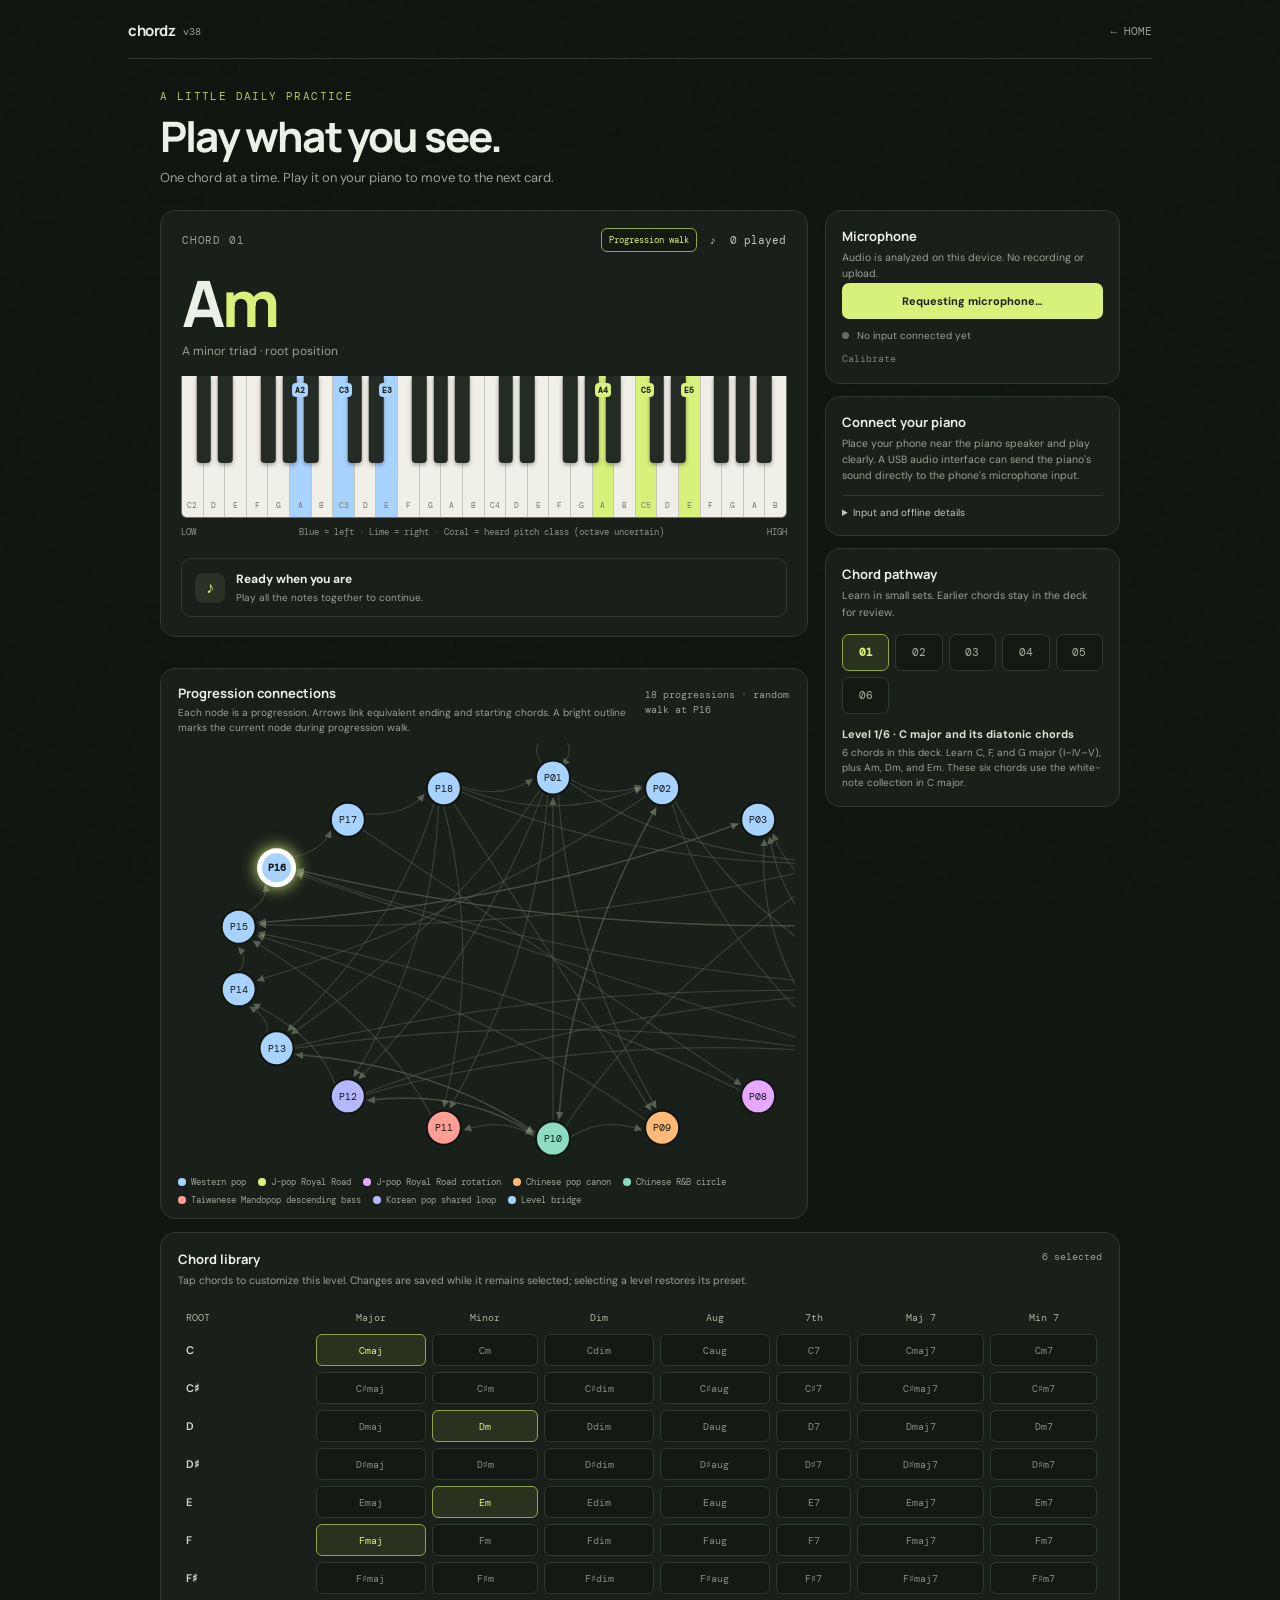
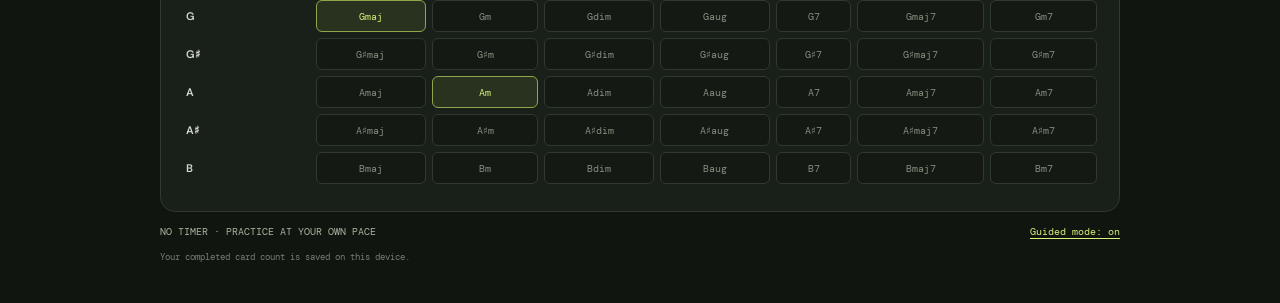
==== vibe/chordz/index.html @ f1d62995 "Learn profile in calibration and improve detection" ====
<!doctype html>
<html lang="en">
<head>
  <meta charset="utf-8">
  <meta name="viewport" content="width=device-width,initial-scale=1,viewport-fit=cover">
  <meta name="theme-color" content="#101510">
  <meta name="description" content="A pocket practice deck for piano chords, using your microphone.">
  <link rel="manifest" href="manifest.json">
  <link rel="icon" href="icon.svg" type="image/svg+xml">
  <link rel="apple-touch-icon" href="icon.svg">
  <title>chordz — Piano Practice</title>
  <link rel="stylesheet" href="app.css">
</head>
<body>
  <div class="site">
    <header class="topbar"><div class="identity">chordz <span class="version">v38</span></div><a class="back" href="../">← HOME</a></header>
    <main>
      <section aria-label="Piano chord practice">
        <div class="trainer">
          <div class="intro"><p class="eyebrow">A little daily practice</p><h1 class="title">Play what you see.</h1><p class="subtitle">One chord at a time. Play it on your piano to move to the next card.</p></div>
          <div class="columns">
            <article class="card">
              <div class="cardtop"><span><span id="cardLabel">Chord</span> <span id="round">01</span></span><div class="cardtop-right"><button class="deck-mode" id="deckModeBtn" type="button" aria-pressed="true">Progression walk</button><span class="count">♪ &nbsp;<span id="doneCount">0</span> played</span></div></div>
              <div class="prompt"><div class="chord" id="chordName">C<span>maj</span></div><div class="quality" id="quality">C major triad · root position</div></div>
              <div class="keyboard-wrap"><div class="keyboard" id="keyboard" role="img" aria-label="Piano keyboard from C2 to B5, including left-hand and right-hand chord hints"></div><div class="keyfoot"><span>LOW</span><span>Blue = left · Lime = right · Coral = heard pitch class (octave uncertain)</span><span>HIGH</span></div></div>
              <div class="response" id="response"><div class="status-icon" id="statusIcon">♪</div><div class="status-copy"><div class="status-title" id="statusTitle">Ready when you are</div><div class="status-detail" id="statusDetail">Play all the notes together to continue.</div></div></div>
            </article>
            <section class="card progression-graph" aria-labelledby="graphTitle"><div class="graph-heading"><div><h2 class="graph-title" id="graphTitle">Progression connections</h2><p class="graph-description">Each node is a progression. Arrows link equivalent ending and starting chords. A bright outline marks the current node during progression walk.</p></div><p class="graph-status" id="graphStatus" aria-live="polite"></p></div><div class="graph-scroll" id="progressionGraph"></div><div class="graph-legend" id="progressionLegend" aria-label="Progression categories"></div></section>
            <aside class="side">
              <section class="sidecard"><h2 class="sidetitle">Microphone</h2><p class="sidecopy">Audio is analyzed on this device. No recording or upload.</p>
                <button class="action" id="connectBtn">Starting microphone…</button>
                <div class="connection"><i class="dot" id="connDot"></i><span id="connectionText">No input connected yet</span></div><div class="volume hidden" id="volume"><span id="volumeBar"></span></div><button class="calibrate" id="calibrateBtn" type="button" disabled>Calibrate</button>
              </section>
              <section class="sidecard"><h2 class="sidetitle">Connect your piano</h2><p class="sidecopy">Place your phone near the piano speaker and play clearly. A USB audio interface can send the piano's sound directly to the phone's microphone input.</p>
                <details class="privacy"><summary>Input and offline details</summary><p>Microphone audio stays on this device and is never recorded or uploaded. Calibration measures the quiet-room level, tunes the input, learns note spectra from prompted single notes, and checks the six Level 1 chords in both hand ranges. It saves only compact measurements on this device. The app requests reduced echo cancellation, noise suppression, and automatic gain control where supported. After the first visit, the practice page is cached for offline use; microphone access requires HTTPS.</p></details>
              </section>
              <section class="sidecard"><h2 class="sidetitle">Chord pathway</h2><p class="sidecopy">Learn in small sets. Earlier chords stay in the deck for review.</p><div class="level-grid" id="levelGrid" aria-label="Choose a chord learning level"></div><div class="level-detail" id="levelDetail" aria-live="polite"><strong id="levelTitle"></strong><span id="levelSummary"></span></div></section>
            </aside>
          </div>
          <section class="card library"><div class="library-head"><div><h2 class="sidetitle">Chord library</h2><p class="sidecopy">Tap chords to customize this level. Changes are saved while it remains selected; selecting a level restores its preset.</p></div><span class="library-count" id="libraryCount"></span></div><div class="library-scroll"><table class="library-table" id="chordLibrary" aria-label="All chords, with the current level's selected chords highlighted"></table></div></section>
          <div class="hint"><span>NO TIMER · PRACTICE AT YOUR OWN PACE</span><div class="hint-actions"><button class="guided-btn" id="guidedBtn" type="button" aria-pressed="true">Guided mode: on</button></div></div>
          <div class="foot">Your completed card count is saved on this device.</div>
        </div>
      </section>
    </main>
  </div>
  <div class="toast" id="toast" role="status" aria-live="polite"></div>
  <script src="progressions.js"></script>
  <script src="progression-graph.js"></script>
  <script src="app.js"></script>
</body>
</html>
---- vibe/chordz/app.css ----
@import url('https://fonts.googleapis.com/css2?family=DM+Mono:wght@400;500&family=DM+Sans:wght@400;500;600;700&family=Manrope:wght@400;500;600;700;800&display=swap');

    :root {
  color-scheme:dark;
  --bg:#101510;
  --panel:#191f19;
  --line:#303930;
  --text:#edf0e7;
  --muted:#9aa295;
  --lime:#d7f27a;
  --mint:#90d6a2;
  --coral:#ff9478;
  --sans:'DM Sans',sans-serif;
  --display:Manrope,sans-serif;
  --mono:'DM Mono',monospace
}

    * {
  box-sizing:border-box
}
body {
  margin:0;
  background:var(--bg);
  color:var(--text);
  font-family:var(--sans);
  min-height:100svh
}
body:before {
  content:'';
  position:fixed;
  inset:0;
  pointer-events:none;
  opacity:.12;
  background-image:url("data:image/svg+xml,%3Csvg viewBox='0 0 180 180' xmlns='http://www.w3.org/2000/svg'%3E%3Cfilter id='n'%3E%3CfeTurbulence type='fractalNoise' baseFrequency='.9' numOctaves='3' stitchTiles='stitch'/%3E%3C/filter%3E%3Crect width='100%25' height='100%25' filter='url(%23n)' opacity='.11'/%3E%3C/svg%3E")
}

    .site {
  max-width:1080px;
  margin:auto;
  padding:20px 28px 40px;
  position:relative
}
.topbar {
  display:flex;
  align-items:center;
  justify-content:space-between;
  gap:18px;
  border-bottom:1px solid var(--line);
  padding:0 0 17px;
  margin-bottom:30px
}
.identity {
  font:700 15px var(--display);
  letter-spacing:-.4px
}
.version {
  margin-left: 5px;
  color: var(--muted);
  font: 10px var(--mono);
  letter-spacing: 0;
  vertical-align: 1px;
}
.back {
  color:var(--muted);
  font:11px var(--mono);
  text-decoration:none
}
.back:hover {
  color:var(--lime)
}

    .trainer {
  max-width:960px;
  margin:0 auto
}
.intro {
  margin:0 0 24px
}
.eyebrow {
  font:11px var(--mono);
  text-transform:uppercase;
  letter-spacing:1.4px;
  color:#afca5c;
  margin:0 0 10px
}
.title {
  font:750 clamp(29px,4vw,42px)/1.12 var(--display);
  letter-spacing:-1.8px;
  margin:0
}
.subtitle {
  font-size:13px;
  color:var(--muted);
  margin:9px 0 0
}
.columns {
  display:grid;
  grid-template-columns:minmax(0,1fr) 295px;
  gap:17px;
  align-items:start
}
.card,.sidecard {
  background:var(--panel);
  border:1px solid var(--line);
  border-radius:15px;
  overflow:hidden
}
.cardtop {
  padding:17px 21px 13px;
  display:flex;
  justify-content:space-between;
  align-items:center;
  gap:10px;
  color:var(--muted);
  font:11px var(--mono);
  text-transform:uppercase;
  letter-spacing:.8px
}
.cardtop-right {
  display:flex;
  align-items:center;
  gap:12px
}
.deck-mode {
  padding:5px 7px;
  border:1px solid var(--line);
  border-radius:6px;
  background:#141914;
  color:#aab49f;
  font:9px var(--mono);
  text-transform:none;
  letter-spacing:0;
  cursor:pointer
}
.deck-mode[aria-pressed="true"] {
  border-color:#8da84c;
  color:var(--lime)
}
.count {
  color:#c2cabb;
  text-transform:none;
  letter-spacing:0
}
.prompt {
  padding:6px 21px 17px
}
.chord {
  font:750 clamp(45px,7vw,64px)/1 var(--display);
  letter-spacing:-3px
}
.chord span {
  color:var(--lime)
}
.quality {
  font-size:12px;
  color:var(--muted);
  margin-top:8px
}
.keyboard-wrap {
  padding:0 20px 20px
}
.keyboard {
  height:142px;
  display:flex;
  position:relative;
  overflow:hidden;
  border:1px solid #687067;
  border-top:0;
  border-radius:0 0 6px 6px;
  background:#f0efe8
}
.key {
  flex:1;
  min-width:0;
  position:relative;
  background:#f0efe8;
  border-right:1px solid #c4c5bb
}
.key:last-child {
  border:0
}
.key.target {
  background:var(--lime)
}
.key.registered {
  background:#88d8a7;
  box-shadow:inset 0 -5px #4d9b68
}
.key.registered.target {
  background:#8ce0ad
}
.keylabel {
  position:absolute;
  bottom:7px;
  width:100%;
  text-align:center;
  color:#77796f;
  font:8px var(--mono)
}
.black {
  z-index:2;
  position:absolute;
  top:0;
  width:2.4%;
  height:62%;
  transform:translateX(-50%);
  border-radius:0 0 4px 4px;
  background:#242a24;
  box-shadow:0 2px 4px #0005
}
.black.target {
  background:#9fb940
}
.black.registered {
  background:#59aa79;
  box-shadow:inset 0 -4px #32724b,0 2px 4px #0005
}
.keyfoot {
  display:flex;
  justify-content:space-between;
  color:#899286;
  font:9px var(--mono);
  margin-top:8px
}
.response {
  margin:0 20px 19px;
  padding:12px 13px;
  border:1px solid var(--line);
  border-radius:10px;
  min-height:59px;
  display:flex;
  align-items:center;
  gap:11px
}
.response.good {
  background:#1b2a20;
  border-color:#547a5b
}
.status-icon {
  width:30px;
  height:30px;
  border-radius:8px;
  background:#2a3228;
  color:var(--lime);
  display:grid;
  place-items:center;
  flex:none
}
.status-copy {
  flex:1
}
.status-title {
  font-size:12px;
  font-weight:700
}
.status-detail {
  font-size:10px;
  color:var(--muted);
  margin-top:4px
}
.next {
  background:var(--lime);
  color:#1b2113;
  border:0;
  border-radius:7px;
  padding:9px 11px;
  font:700 11px var(--sans);
  white-space:nowrap;
  cursor:pointer
}
.hidden {
  display:none!important
}
.side {
  display:flex;
  flex-direction:column;
  gap:12px
}
.sidecard {
  padding:16px
}
.sidetitle {
  font:700 13px var(--display);
  margin:0 0 5px
}
.sidecopy {
  font-size:10.5px;
  line-height:1.55;
  color:var(--muted);
  margin:0
}
.action {
  width:100%;
  padding:11px;
  background:var(--lime);
  border:0;
  border-radius:7px;
  color:#1b2113;
  font:700 11px var(--sans);
  cursor:pointer
}
.action.secondary {
  background:#292f29;
  border:1px solid #3b443a;
  color:var(--text)
}
.connection {
  display:flex;
  gap:8px;
  align-items:flex-start;
  margin-top:10px;
  color:var(--muted);
  font-size:10px;
  line-height:1.4
}
.dot {
  width:7px;
  height:7px;
  border-radius:50%;
  background:#65715f;
  margin-top:3px;
  flex:none
}
.dot.live {
  background:var(--mint);
  box-shadow:0 0 0 3px #90d6a21b
}
.volume {
  height:3px;
  background:#323a31;
  border-radius:4px;
  margin-top:10px;
  overflow:hidden
}
.volume span {
  height:100%;
  display:block;
  width:0;
  background:var(--mint);
  transition:width .08s
}
.hint {
  display:flex;
  justify-content:space-between;
  align-items:center;
  margin-top:13px;
  color:#aab49f;
  font:10px var(--mono)
}
.hint button {
  background:none;
  border:0;
  color:var(--lime);
  font:10px var(--mono);
  text-decoration:underline;
  text-underline-offset:3px;
  cursor:pointer
}
.tips {
  display:grid;
  grid-template-columns:1fr 1fr;
  gap:8px;
  margin-top:11px
}
.tip {
  border:1px solid var(--line);
  border-radius:8px;
  padding:9px;
  color:var(--muted);
  font-size:9.5px;
  line-height:1.5
}
.tip b {
  display:block;
  color:#d5dbd0;
  margin-bottom:3px
}
.privacy {
  margin-top:11px;
  border-top:1px solid var(--line);
  padding-top:10px
}
.privacy summary {
  cursor:pointer;
  color:#c1c9bc;
  font-size:10px
}
.privacy p {
  font-size:10px;
  line-height:1.5;
  color:var(--muted);
  margin:9px 0 0
}
.foot {
  color:#777f73;
  font:9px var(--mono);
  margin-top:13px
}
.toast {
  position:fixed;
  z-index:5;
  bottom:20px;
  left:50%;
  transform:translate(-50%,15px);
  opacity:0;
  pointer-events:none;
  background:#252d24;
  border:1px solid #465342;
  color:#eff2e9;
  border-radius:9px;
  padding:10px 13px;
  font-size:11px;
  transition:.2s;
  max-width:90vw;
  text-align:center
}
.toast.show {
  opacity:1;
  transform:translate(-50%,0)
}

    .calibrate {
  margin-top:9px;
  padding:0;
  border:0;
  background:none;
  color:var(--lime);
  font:10px var(--mono);
  text-decoration:underline;
  text-underline-offset:3px;
  cursor:pointer
}
.calibrate:disabled {
  color:#788174;
  cursor:default;
  text-decoration:none
}
.hint-actions {
  display:flex;
  gap:14px;
  align-items:center
}
.guided-btn {
  padding:0;
  border:0;
  background:none;
  color:#aab49f;
  font:10px var(--mono);
  cursor:pointer
}
.guided-btn[aria-pressed="true"] {
  color:var(--lime)
}

    .key-guide,.black-guide {
  position:absolute;
  left:50%;
  transform:translateX(-50%);
  z-index:4;
  white-space:nowrap;
  border-radius:4px;
  padding:2px 3px;
  color:#1b2113;
  font:700 8px var(--mono);
  pointer-events:none
}
.key-guide {
  top:7px
}
.black-guide {
  top:4px
}
.target.hand-left,.guide-left {
  background:#a9d3ff
}
.target.hand-right,.guide-right {
  background:#d7f27a
}
.target.calibration-target {
  background:var(--lime);
  box-shadow:inset 0 -5px #9ab449,0 0 0 2px #d7f27a88
}
.key.registered,.key.registered.target {
  background:var(--coral);
  box-shadow:inset 0 -5px #b05f4c
}
.black.registered,.black.registered.target {
  background:var(--coral);
  box-shadow:inset 0 -4px #b05f4c,0 2px 4px #0005
}

    .level-grid {
  display:grid;
  grid-template-columns:repeat(5,minmax(0,1fr));
  gap:6px;
  margin-top:13px
}
.level-chip {
  min-height:37px;
  border:1px solid var(--line);
  border-radius:7px;
  background:#141914;
  color:#aab39f;
  font:11px var(--mono);
  cursor:pointer
}
.level-chip:hover {
  border-color:#64734b;
  color:var(--text)
}
.level-chip.current {
  background:#28321f;
  border-color:#8da84c;
  color:var(--lime);
  font-weight:700
}
.level-chip:focus-visible {
  outline:2px solid var(--lime);
  outline-offset:2px
}
.level-detail {
  margin-top:12px;
  color:var(--muted);
  font-size:10px;
  line-height:1.5
}
.level-detail strong {
  display:block;
  color:#dce3d3;
  font-size:11px;
  margin-bottom:3px
}

    .progression-graph {
  grid-column:1;
  grid-row:2;
  margin-top:14px;
  padding:15px 17px 12px
}
.side {
  grid-column:2;
  grid-row:1 / span 2
}
.graph-heading {
  display:flex;
  justify-content:space-between;
  align-items:baseline;
  gap:10px
}
.graph-title {
  margin:0;
  font:700 13px var(--display)
}
.graph-description,.graph-status {
  margin:4px 0 0;
  color:var(--muted);
  font-size:10px;
  line-height:1.45
}
.graph-status {
  font-family:var(--mono)
}
.graph-scroll {
  overflow:auto;
  max-height:70vh;
  margin:8px -5px 0
}
.progression-svg {
  display:block;
  width:auto;
  min-width:0;
  height:auto;
  max-height:none
}
.graph-edge {
  fill:none;
  stroke:#586453;
  stroke-width:1.25;
  opacity:.48
}
.graph-edge.active {
  stroke:#d7f27a;
  stroke-width:2.1;
  opacity:.95
}
.graph-node {
  cursor:pointer;
  outline:none
}
.graph-node circle {
  stroke:#101510;
  stroke-width:2
}
.graph-node text {
  font:10px var(--mono);
  fill:#101510;
  text-anchor:middle;
  dominant-baseline:central;
  pointer-events:none
}
.graph-node.dim {
  opacity:.25
}
.graph-node.selected circle {
  stroke:#f2f5ea;
  stroke-width:3
}
.graph-node.walk-current circle {
  stroke:#fff;
  stroke-width:5;
  filter:drop-shadow(0 0 8px #d7f27a)
}
.graph-node.walk-current text {
  font-weight:800
}
.graph-node:focus-visible circle {
  stroke:#fff;
  stroke-width:3
}
.graph-legend {
  display:flex;
  flex-wrap:wrap;
  gap:6px 12px;
  margin-top:3px;
  color:var(--muted);
  font:9px var(--mono)
}
.graph-legend span {
  display:flex;
  align-items:center;
  gap:5px
}
.graph-legend i {
  width:8px;
  height:8px;
  border-radius:50%
}
.graph-empty {
  padding:25px 8px;
  text-align:center;
  color:var(--muted);
  font-size:11px
}

    .library {
  margin-top:13px;
  padding:17px
}
.library-head {
  display:flex;
  justify-content:space-between;
  align-items:flex-start;
  gap:12px;
  margin-bottom:13px
}
.library-count {
  color:var(--muted);
  font:10px var(--mono);
  white-space:nowrap
}
.library-scroll {
  overflow-x:auto;
  padding-bottom:5px
}
.library-table {
  border-collapse:separate;
  border-spacing:4px;
  min-width:690px;
  width:100%;
  font-size:10px
}
.library-table th {
  color:#aab39f;
  font:10px var(--mono);
  text-align:center;
  padding:5px 4px
}
.library-table th:first-child {
  text-align:left;
  min-width:45px
}
.library-table td {
  text-align:center
}
.library-chord {
  width:100%;
  min-height:32px;
  padding:5px 3px;
  border:1px solid var(--line);
  border-radius:6px;
  background:#141914;
  color:#869080;
  font:10px var(--mono);
  cursor:pointer
}
.library-chord.selected {
  background:#28321f;
  border-color:#8da84c;
  color:var(--lime)
}
.library-chord:hover {
  border-color:#829451;
  color:var(--text)
}
.library-chord:focus-visible {
  outline:2px solid var(--lime);
  outline-offset:1px
}
.library-key {
  color:#d5dbd0!important;
  text-align:left!important;
  font:600 11px var(--sans)!important;
  white-space:nowrap
}

    @media(max-width:720px) {
  .site {
    padding:15px 16px max(24px,env(safe-area-inset-bottom))
  }
  .topbar {
    margin-bottom:24px
  }
  .columns {
    grid-template-columns:1fr;
    gap:11px
  }
  .progression-graph,.side {
    grid-column:auto;
    grid-row:auto
  }
  .side {
    display:grid;
    grid-template-columns:1fr 1fr
  }
  .sidecard:first-child {
    grid-column:span 2
  }
  .keyboard {
    height:108px
  }
  .intro {
    margin-bottom:19px
  }
  }

    @media(max-width:390px) {
  .identity {
    font-size:13px
  }
  .site {
    padding-left:13px;
    padding-right:13px
  }
  .side {
    grid-template-columns:1fr
  }
  .sidecard:first-child {
    grid-column:auto
  }
  .response {
    margin-left:13px;
    margin-right:13px
  }
  .keyboard-wrap {
    padding-left:14px;
    padding-right:14px
  }
  }
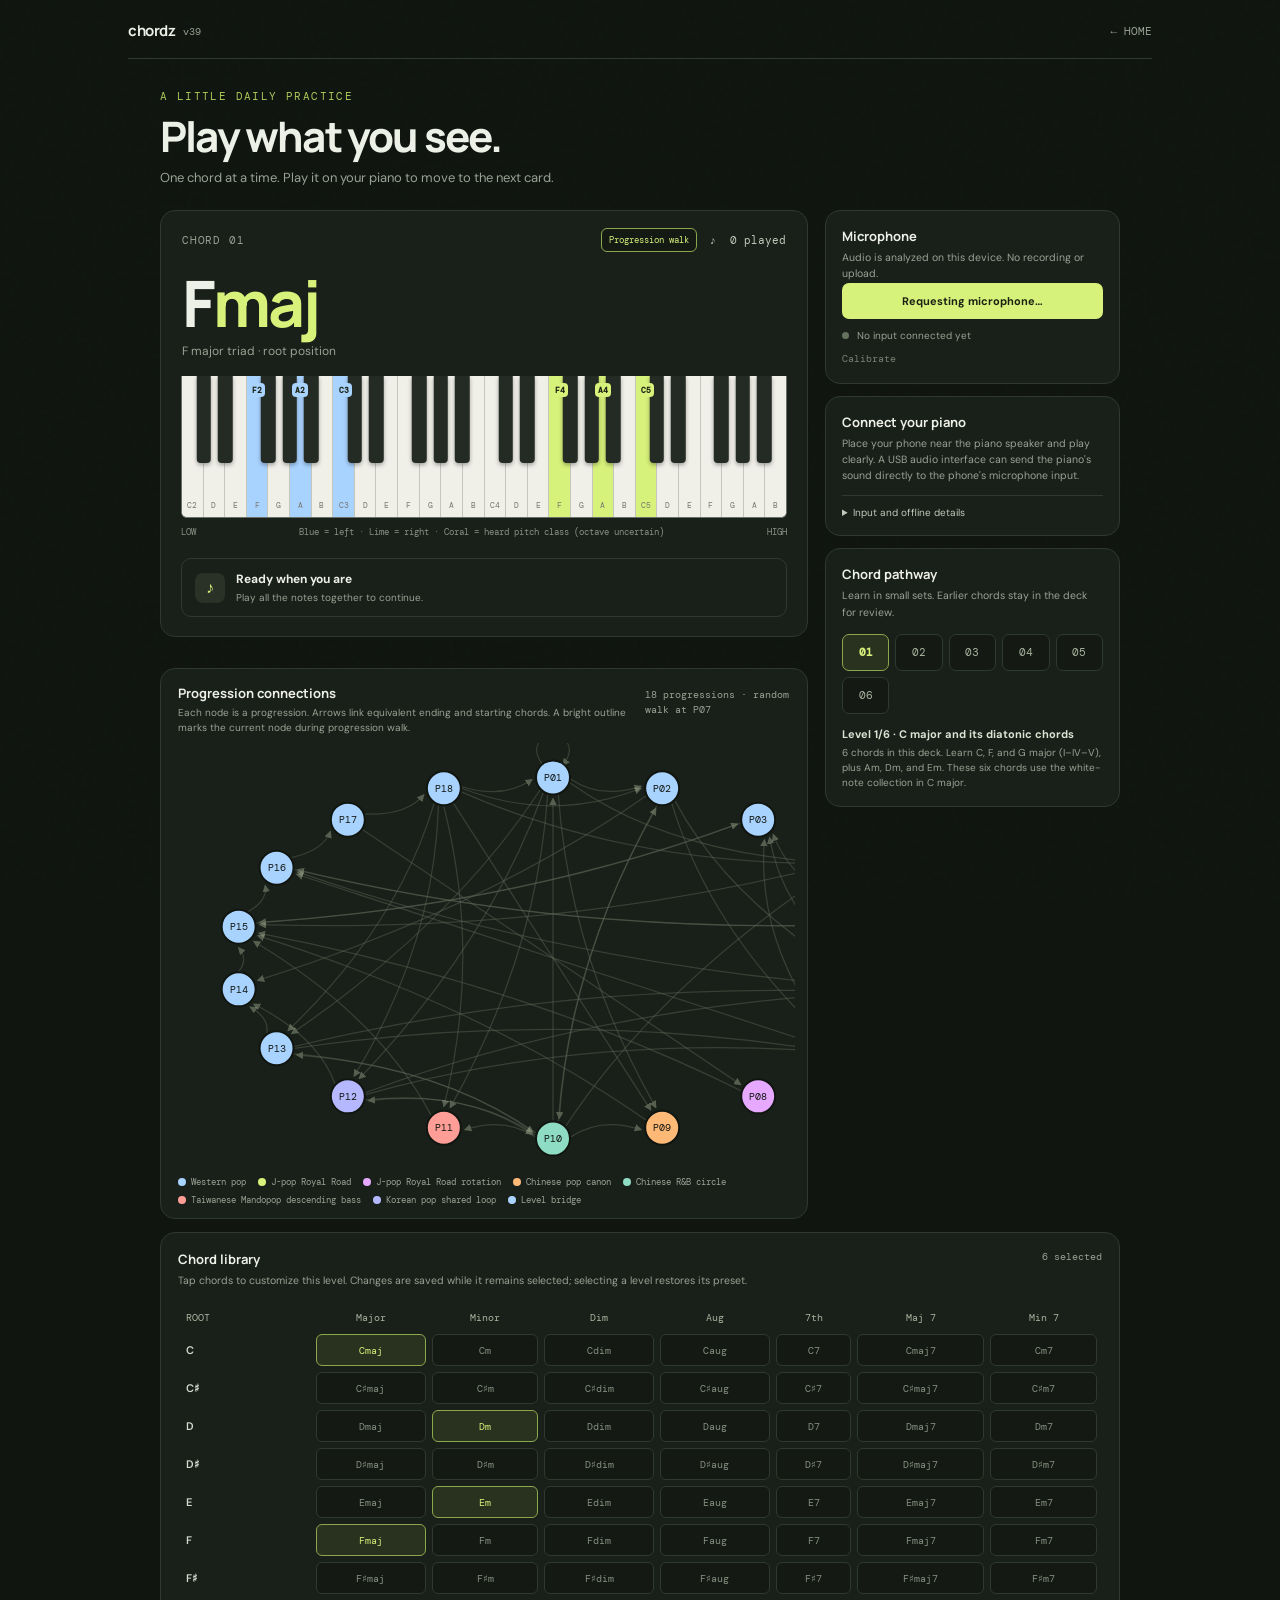
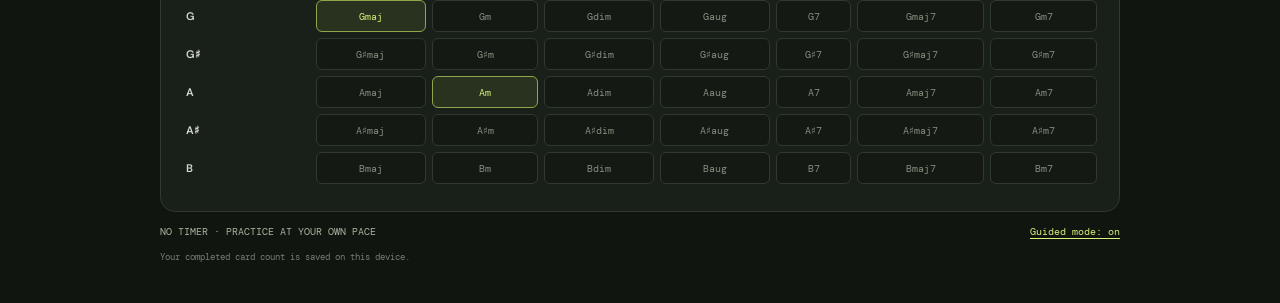
==== commit 49ecd6fe: "Extend calibration duration" ====
--- a/vibe/chordz/index.html
+++ b/vibe/chordz/index.html
@@ -13,7 +13,7 @@
 </head>
 <body>
   <div class="site">
-    <header class="topbar"><div class="identity">chordz <span class="version">v38</span></div><a class="back" href="../">← HOME</a></header>
+    <header class="topbar"><div class="identity">chordz <span class="version">v39</span></div><a class="back" href="../">← HOME</a></header>
     <main>
       <section aria-label="Piano chord practice">
         <div class="trainer">
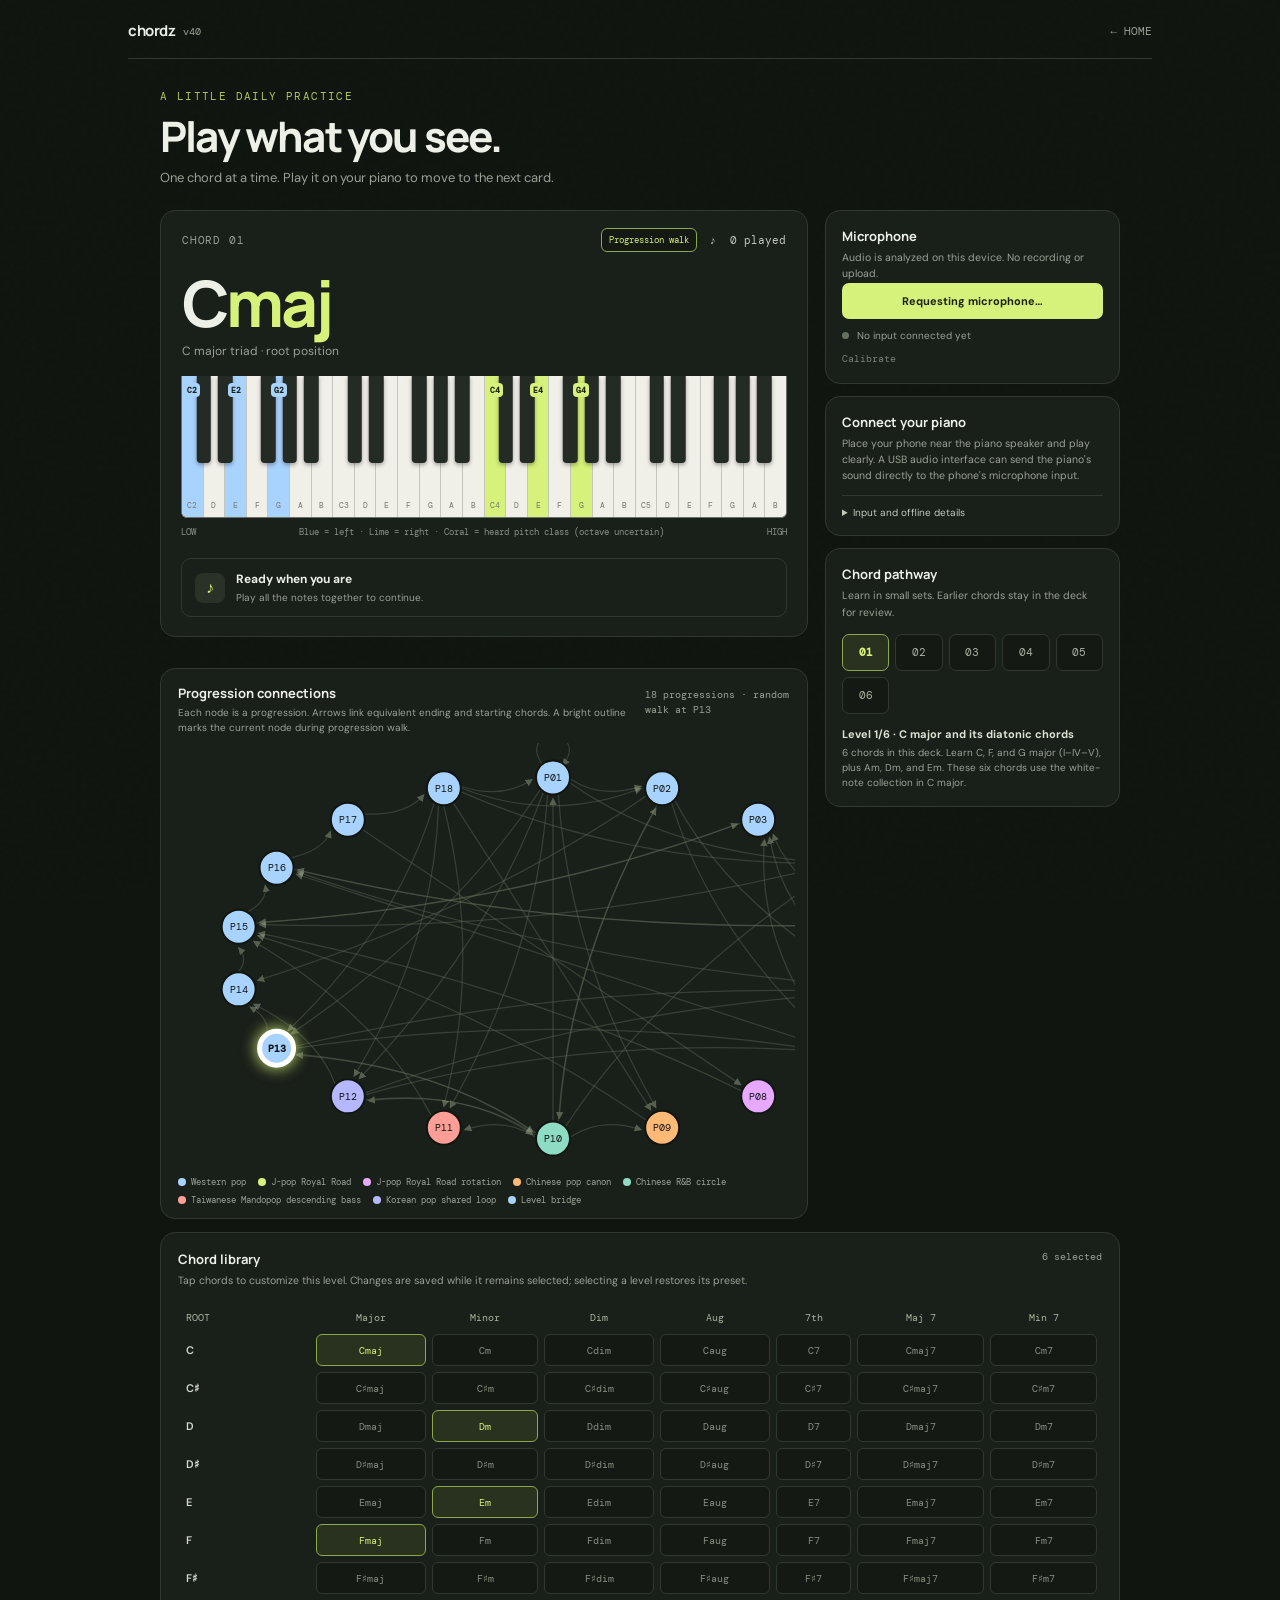
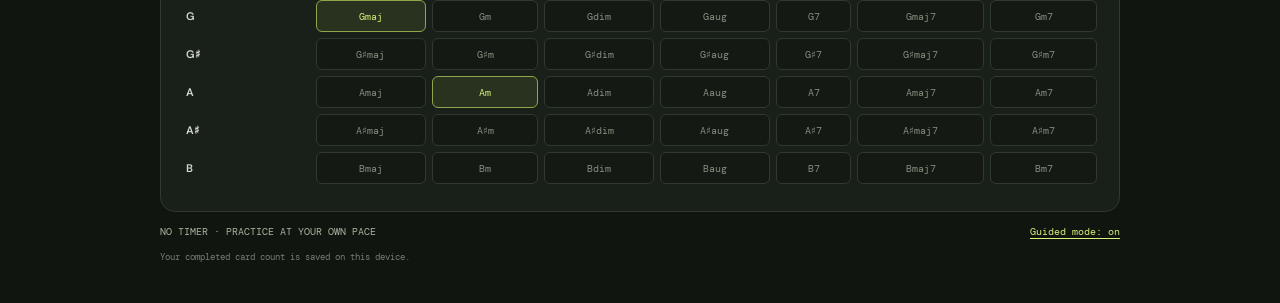
==== commit f737852a: "Increment version" ====
--- a/vibe/chordz/index.html
+++ b/vibe/chordz/index.html
@@ -13,7 +13,7 @@
 </head>
 <body>
   <div class="site">
-    <header class="topbar"><div class="identity">chordz <span class="version">v39</span></div><a class="back" href="../">← HOME</a></header>
+    <header class="topbar"><div class="identity">chordz <span class="version">v40</span></div><a class="back" href="../">← HOME</a></header>
     <main>
       <section aria-label="Piano chord practice">
         <div class="trainer">
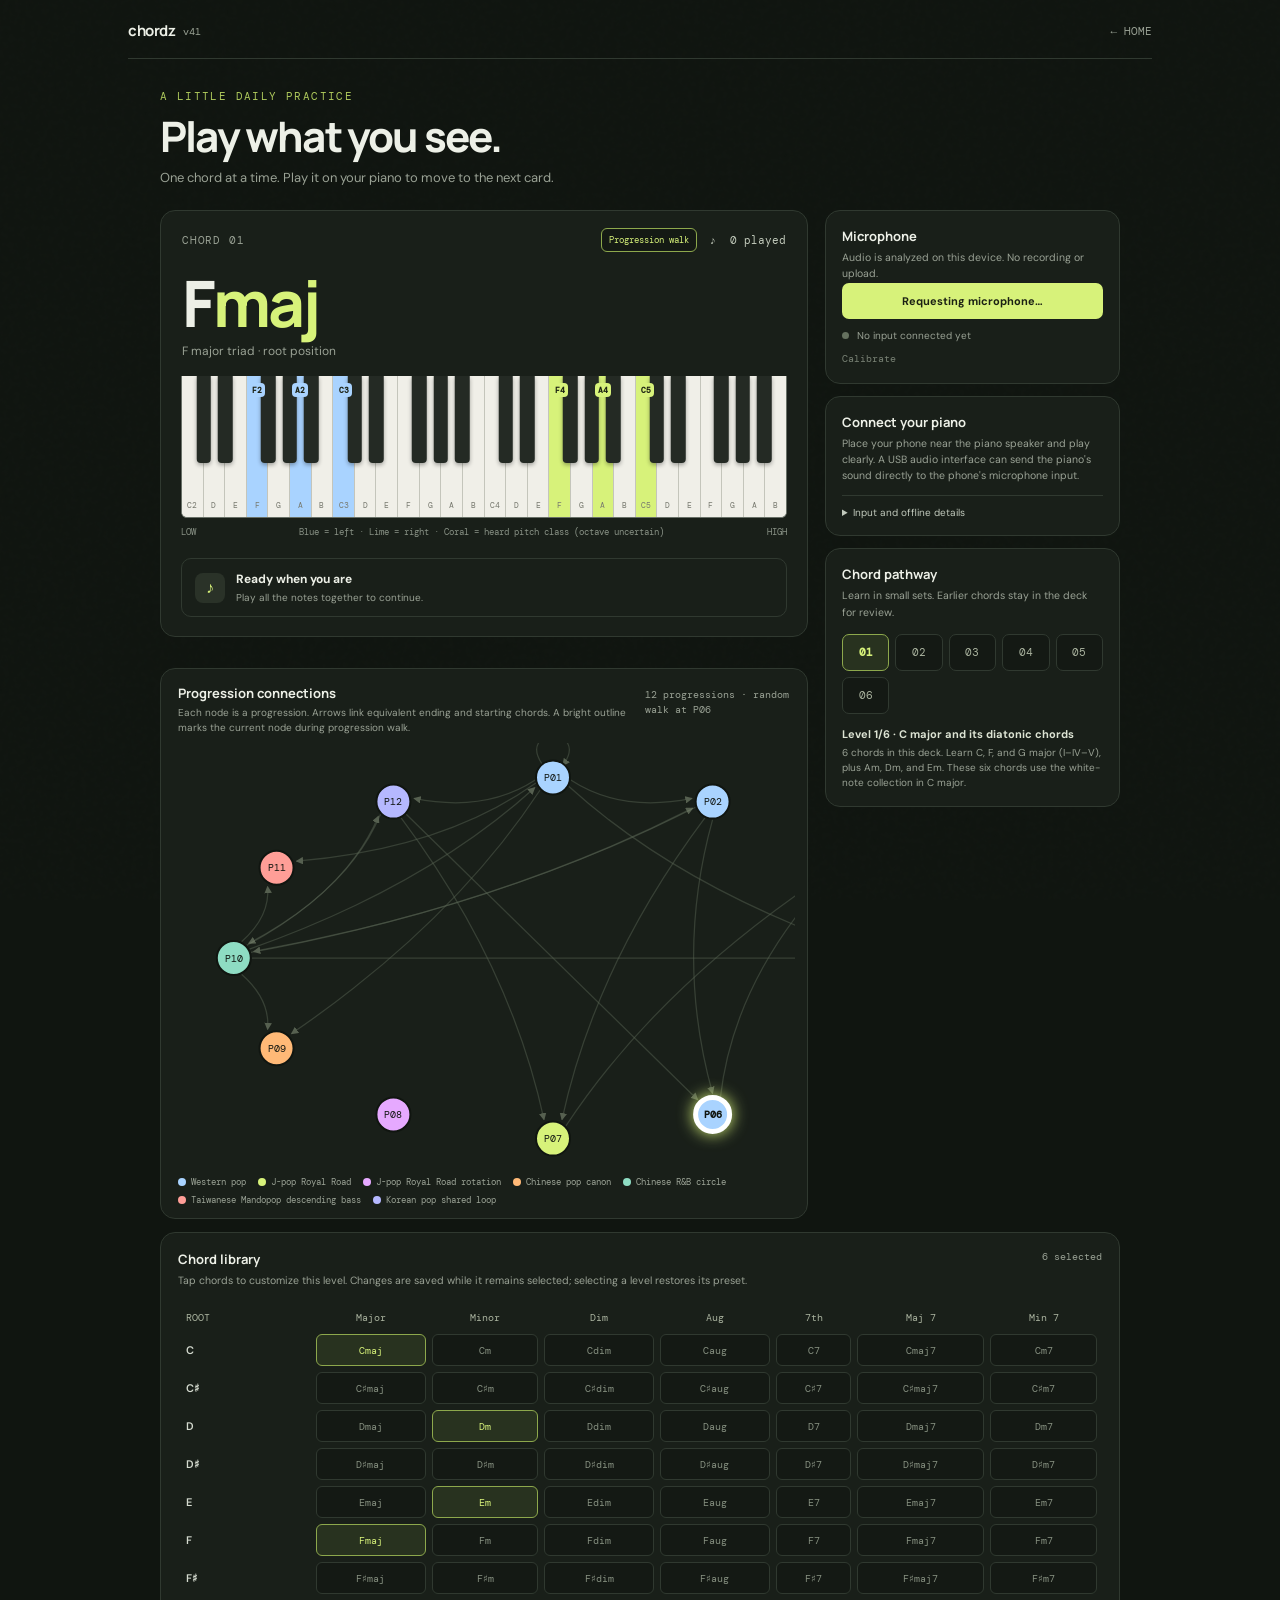
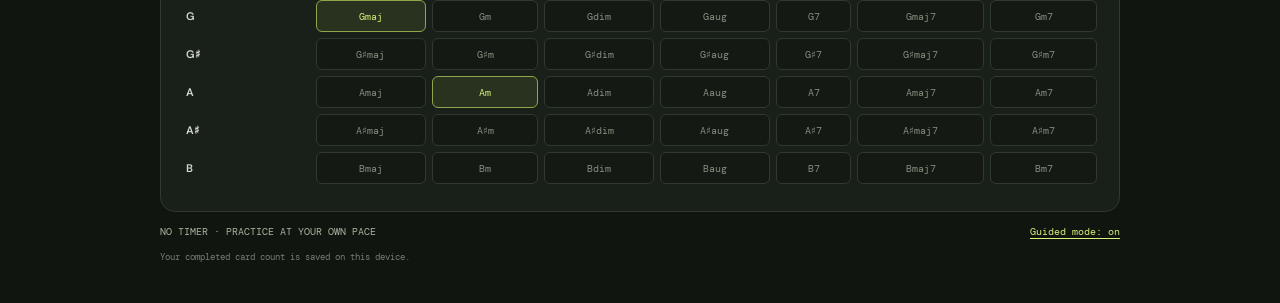
==== commit 86b66fa9: "Lift strongly-connected requirement" ====
--- a/vibe/chordz/index.html
+++ b/vibe/chordz/index.html
@@ -13,7 +13,7 @@
 </head>
 <body>
   <div class="site">
-    <header class="topbar"><div class="identity">chordz <span class="version">v40</span></div><a class="back" href="../">← HOME</a></header>
+    <header class="topbar"><div class="identity">chordz <span class="version">v41</span></div><a class="back" href="../">← HOME</a></header>
     <main>
       <section aria-label="Piano chord practice">
         <div class="trainer">
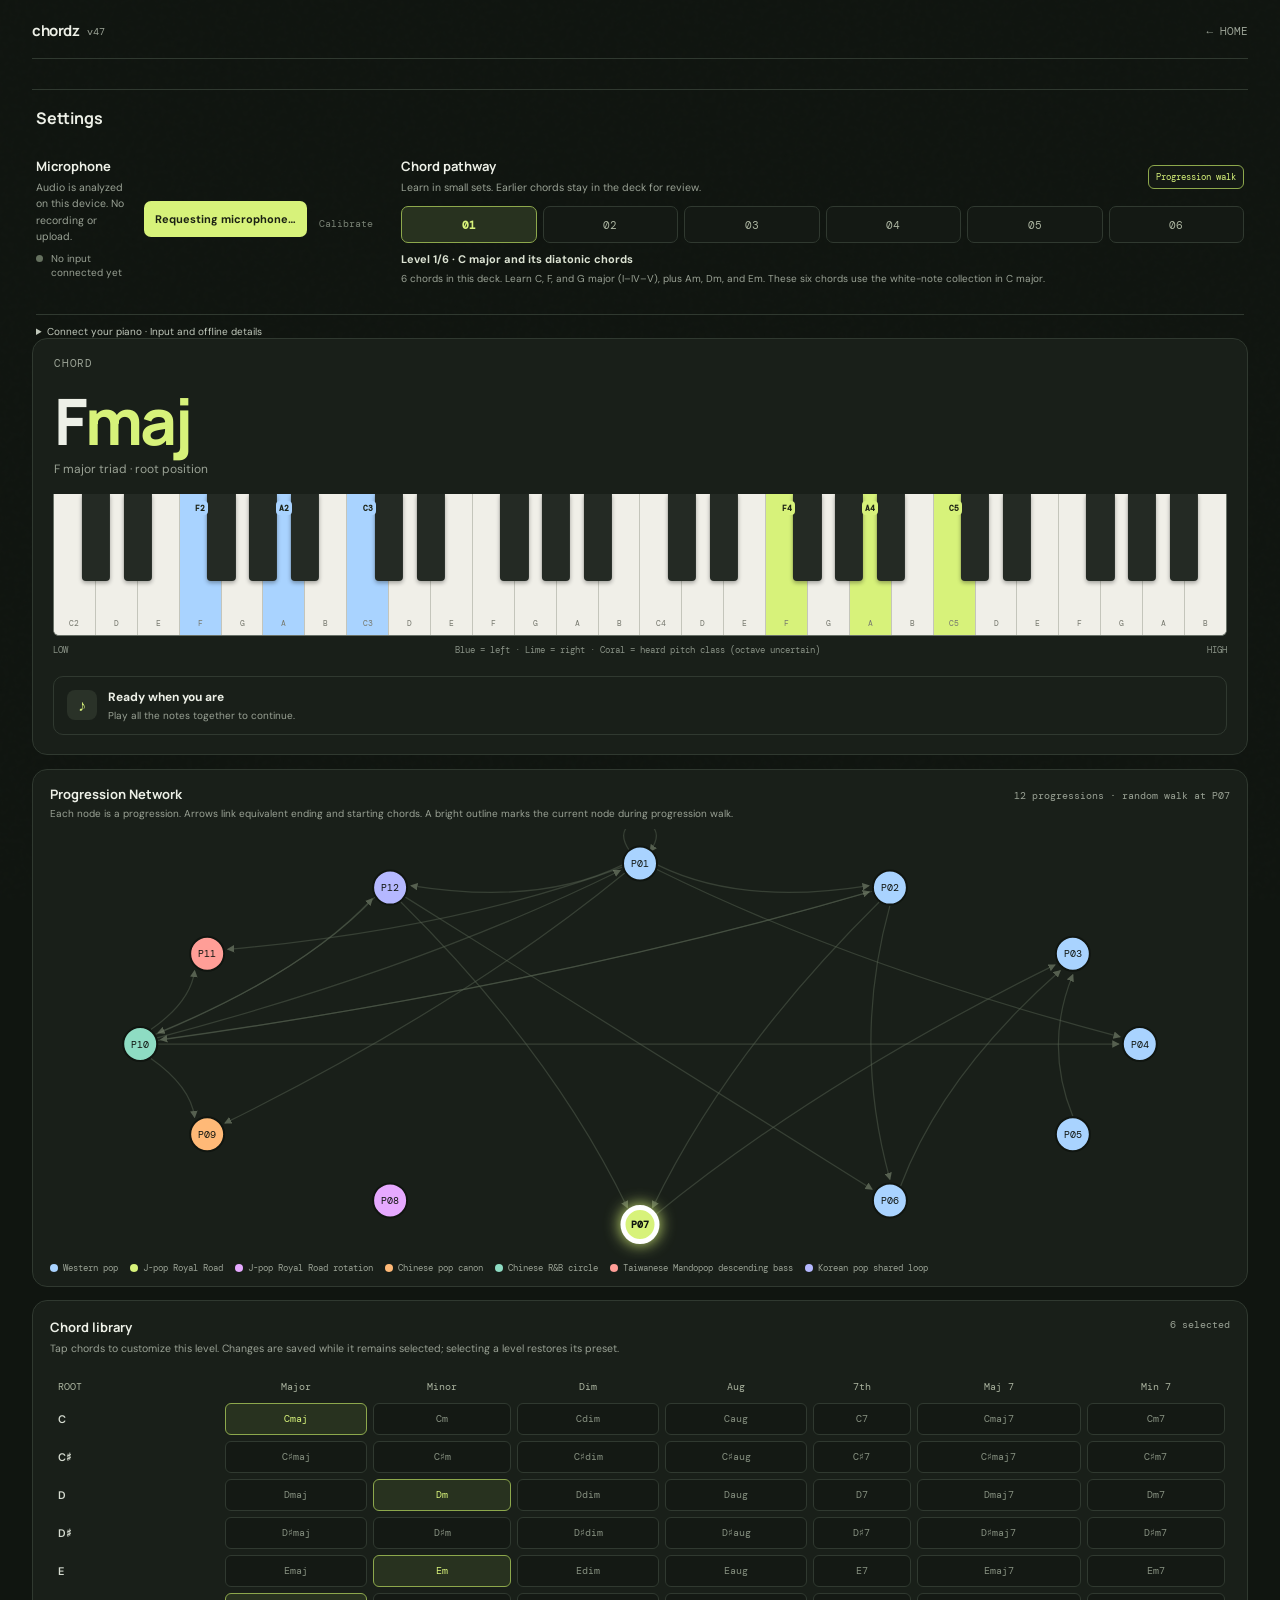
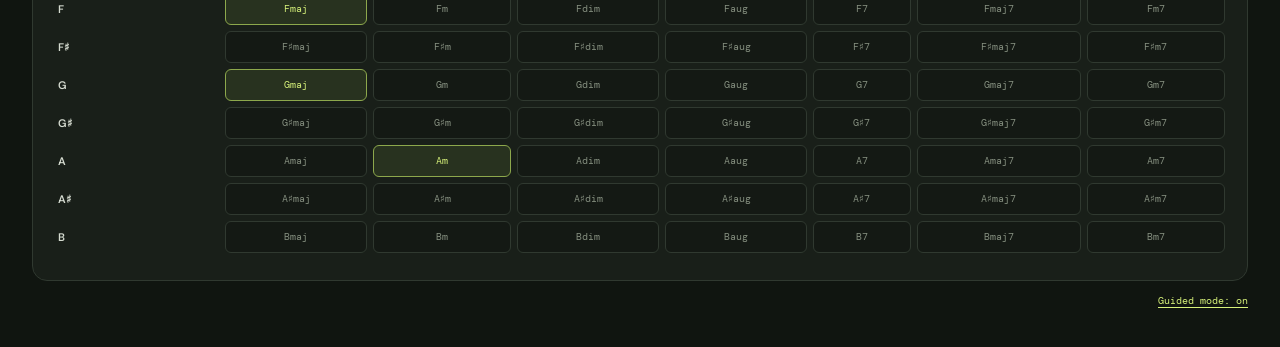
==== commit 364f88d0: "Simplify layout" ====
--- a/vibe/chordz/index.html
+++ b/vibe/chordz/index.html
@@ -13,33 +13,30 @@
 </head>
 <body>
   <div class="site">
-    <header class="topbar"><div class="identity">chordz <span class="version">v41</span></div><a class="back" href="../">← HOME</a></header>
+    <header class="topbar"><div class="identity">chordz <span class="version">v47</span></div><a class="back" href="../">← HOME</a></header>
     <main>
       <section aria-label="Piano chord practice">
         <div class="trainer">
-          <div class="intro"><p class="eyebrow">A little daily practice</p><h1 class="title">Play what you see.</h1><p class="subtitle">One chord at a time. Play it on your piano to move to the next card.</p></div>
+          <section class="practice-tools" aria-label="Settings">
+            <h2 class="settings-title">Settings</h2>
+            <div class="audio-controls"><div class="tool-heading"><h3 class="sidetitle">Microphone</h3><p class="sidecopy">Audio is analyzed on this device. No recording or upload.</p></div>
+              <div class="audio-actions"><button class="action" id="connectBtn">Starting microphone…</button><button class="calibrate" id="calibrateBtn" type="button" disabled>Calibrate</button></div>
+              <div class="connection"><i class="dot" id="connDot"></i><span id="connectionText">No input connected yet</span></div><div class="volume hidden" id="volume"><span id="volumeBar"></span></div>
+            </div>
+            <div class="pathway-controls"><div class="pathway-heading"><div class="tool-heading"><h3 class="sidetitle">Chord pathway</h3><p class="sidecopy">Learn in small sets. Earlier chords stay in the deck for review.</p></div><button class="deck-mode" id="deckModeBtn" type="button" aria-pressed="true">Progression walk</button></div><div class="level-grid" id="levelGrid" aria-label="Choose a chord learning level"></div><div class="level-detail" id="levelDetail" aria-live="polite"><strong id="levelTitle"></strong><span id="levelSummary"></span></div></div>
+            <details class="privacy"><summary>Connect your piano · Input and offline details</summary><p>Place your phone near the piano speaker and play clearly. A USB audio interface can send the piano's sound directly to the phone's microphone input. Microphone audio stays on this device and is never recorded or uploaded. Calibration measures the quiet-room level, tunes the input, learns note spectra from prompted single notes, and checks the six Level 1 chords in both hand ranges. It saves only compact measurements on this device. The app requests reduced echo cancellation, noise suppression, and automatic gain control where supported. After the first visit, the practice page is cached for offline use; microphone access requires HTTPS.</p></details>
+          </section>
           <div class="columns">
             <article class="card">
-              <div class="cardtop"><span><span id="cardLabel">Chord</span> <span id="round">01</span></span><div class="cardtop-right"><button class="deck-mode" id="deckModeBtn" type="button" aria-pressed="true">Progression walk</button><span class="count">♪ &nbsp;<span id="doneCount">0</span> played</span></div></div>
+              <div class="cardtop"><span><span id="cardLabel">Chord</span> <span id="round"></span></span></div>
               <div class="prompt"><div class="chord" id="chordName">C<span>maj</span></div><div class="quality" id="quality">C major triad · root position</div></div>
               <div class="keyboard-wrap"><div class="keyboard" id="keyboard" role="img" aria-label="Piano keyboard from C2 to B5, including left-hand and right-hand chord hints"></div><div class="keyfoot"><span>LOW</span><span>Blue = left · Lime = right · Coral = heard pitch class (octave uncertain)</span><span>HIGH</span></div></div>
               <div class="response" id="response"><div class="status-icon" id="statusIcon">♪</div><div class="status-copy"><div class="status-title" id="statusTitle">Ready when you are</div><div class="status-detail" id="statusDetail">Play all the notes together to continue.</div></div></div>
             </article>
-            <section class="card progression-graph" aria-labelledby="graphTitle"><div class="graph-heading"><div><h2 class="graph-title" id="graphTitle">Progression connections</h2><p class="graph-description">Each node is a progression. Arrows link equivalent ending and starting chords. A bright outline marks the current node during progression walk.</p></div><p class="graph-status" id="graphStatus" aria-live="polite"></p></div><div class="graph-scroll" id="progressionGraph"></div><div class="graph-legend" id="progressionLegend" aria-label="Progression categories"></div></section>
-            <aside class="side">
-              <section class="sidecard"><h2 class="sidetitle">Microphone</h2><p class="sidecopy">Audio is analyzed on this device. No recording or upload.</p>
-                <button class="action" id="connectBtn">Starting microphone…</button>
-                <div class="connection"><i class="dot" id="connDot"></i><span id="connectionText">No input connected yet</span></div><div class="volume hidden" id="volume"><span id="volumeBar"></span></div><button class="calibrate" id="calibrateBtn" type="button" disabled>Calibrate</button>
-              </section>
-              <section class="sidecard"><h2 class="sidetitle">Connect your piano</h2><p class="sidecopy">Place your phone near the piano speaker and play clearly. A USB audio interface can send the piano's sound directly to the phone's microphone input.</p>
-                <details class="privacy"><summary>Input and offline details</summary><p>Microphone audio stays on this device and is never recorded or uploaded. Calibration measures the quiet-room level, tunes the input, learns note spectra from prompted single notes, and checks the six Level 1 chords in both hand ranges. It saves only compact measurements on this device. The app requests reduced echo cancellation, noise suppression, and automatic gain control where supported. After the first visit, the practice page is cached for offline use; microphone access requires HTTPS.</p></details>
-              </section>
-              <section class="sidecard"><h2 class="sidetitle">Chord pathway</h2><p class="sidecopy">Learn in small sets. Earlier chords stay in the deck for review.</p><div class="level-grid" id="levelGrid" aria-label="Choose a chord learning level"></div><div class="level-detail" id="levelDetail" aria-live="polite"><strong id="levelTitle"></strong><span id="levelSummary"></span></div></section>
-            </aside>
+            <section class="card progression-graph" aria-labelledby="graphTitle"><div class="graph-heading"><div><h2 class="graph-title" id="graphTitle">Progression Network</h2><p class="graph-description">Each node is a progression. Arrows link equivalent ending and starting chords. A bright outline marks the current node during progression walk.</p></div><p class="graph-status" id="graphStatus" aria-live="polite"></p></div><div class="graph-scroll" id="progressionGraph"></div><div class="graph-legend" id="progressionLegend" aria-label="Progression categories"></div></section>
           </div>
           <section class="card library"><div class="library-head"><div><h2 class="sidetitle">Chord library</h2><p class="sidecopy">Tap chords to customize this level. Changes are saved while it remains selected; selecting a level restores its preset.</p></div><span class="library-count" id="libraryCount"></span></div><div class="library-scroll"><table class="library-table" id="chordLibrary" aria-label="All chords, with the current level's selected chords highlighted"></table></div></section>
-          <div class="hint"><span>NO TIMER · PRACTICE AT YOUR OWN PACE</span><div class="hint-actions"><button class="guided-btn" id="guidedBtn" type="button" aria-pressed="true">Guided mode: on</button></div></div>
-          <div class="foot">Your completed card count is saved on this device.</div>
+          <div class="hint"><div class="hint-actions"><button class="guided-btn" id="guidedBtn" type="button" aria-pressed="true">Guided mode: on</button></div></div>
         </div>
       </section>
     </main>
--- a/vibe/chordz/app.css
+++ b/vibe/chordz/app.css
@@ -34,10 +34,11 @@
   background-image:url("data:image/svg+xml,%3Csvg viewBox='0 0 180 180' xmlns='http://www.w3.org/2000/svg'%3E%3Cfilter id='n'%3E%3CfeTurbulence type='fractalNoise' baseFrequency='.9' numOctaves='3' stitchTiles='stitch'/%3E%3C/filter%3E%3Crect width='100%25' height='100%25' filter='url(%23n)' opacity='.11'/%3E%3C/svg%3E")
 }
 
-    .site {
-  max-width:1080px;
+.site {
+  width:100%;
+  max-width:none;
   margin:auto;
-  padding:20px 28px 40px;
+  padding:20px clamp(16px,2.5vw,44px) 40px;
   position:relative
 }
 .topbar {
@@ -69,37 +70,17 @@
   color:var(--lime)
 }
 
-    .trainer {
-  max-width:960px;
+.trainer {
+  width:100%;
   margin:0 auto
-}
-.intro {
-  margin:0 0 24px
-}
-.eyebrow {
-  font:11px var(--mono);
-  text-transform:uppercase;
-  letter-spacing:1.4px;
-  color:#afca5c;
-  margin:0 0 10px
-}
-.title {
-  font:750 clamp(29px,4vw,42px)/1.12 var(--display);
-  letter-spacing:-1.8px;
-  margin:0
-}
-.subtitle {
-  font-size:13px;
-  color:var(--muted);
-  margin:9px 0 0
 }
 .columns {
   display:grid;
-  grid-template-columns:minmax(0,1fr) 295px;
-  gap:17px;
+  grid-template-columns:minmax(0,1fr);
+  gap:0;
   align-items:start
 }
-.card,.sidecard {
+.card {
   background:var(--panel);
   border:1px solid var(--line);
   border-radius:15px;
@@ -115,11 +96,6 @@
   font:11px var(--mono);
   text-transform:uppercase;
   letter-spacing:.8px
-}
-.cardtop-right {
-  display:flex;
-  align-items:center;
-  gap:12px
 }
 .deck-mode {
   padding:5px 7px;
@@ -136,11 +112,6 @@
   border-color:#8da84c;
   color:var(--lime)
 }
-.count {
-  color:#c2cabb;
-  text-transform:none;
-  letter-spacing:0
-}
 .prompt {
   padding:6px 21px 17px
 }
@@ -271,14 +242,6 @@
 .hidden {
   display:none!important
 }
-.side {
-  display:flex;
-  flex-direction:column;
-  gap:12px
-}
-.sidecard {
-  padding:16px
-}
 .sidetitle {
   font:700 13px var(--display);
   margin:0 0 5px
@@ -290,7 +253,6 @@
   margin:0
 }
 .action {
-  width:100%;
   padding:11px;
   background:var(--lime);
   border:0;
@@ -341,7 +303,7 @@
 }
 .hint {
   display:flex;
-  justify-content:space-between;
+  justify-content:flex-end;
   align-items:center;
   margin-top:13px;
   color:#aab49f;
@@ -390,11 +352,6 @@
   line-height:1.5;
   color:var(--muted);
   margin:9px 0 0
-}
-.foot {
-  color:#777f73;
-  font:9px var(--mono);
-  margin-top:13px
 }
 .toast {
   position:fixed;
@@ -531,15 +488,71 @@
   margin-bottom:3px
 }
 
-    .progression-graph {
-  grid-column:1;
-  grid-row:2;
+.progression-graph {
   margin-top:14px;
   padding:15px 17px 12px
 }
-.side {
+.practice-tools {
+  display:grid;
+  grid-template-columns:minmax(260px,.8fr) minmax(0,2fr);
+  gap:28px;
+  align-items:start;
+  margin-top:18px;
+  padding:17px 4px 0;
+  border-top:1px solid var(--line)
+}
+.settings-title {
+  grid-column:1 / -1;
+  margin:0;
+  font:700 16px var(--display)
+}
+.practice-tools > .privacy {
+  grid-column:1 / -1;
+  margin-top:0
+}
+.audio-controls {
+  display:grid;
+  grid-template-columns:minmax(0,1fr) auto;
+  align-items:center;
+  column-gap:16px
+}
+.tool-heading {
+  min-width:0
+}
+.audio-actions {
   grid-column:2;
-  grid-row:1 / span 2
+  grid-row:1 / span 2;
+  display:flex;
+  align-items:center;
+  gap:12px
+}
+.audio-actions .action {
+  white-space:nowrap
+}
+.audio-controls .connection {
+  grid-column:1;
+  margin-top:7px
+}
+.audio-controls .volume {
+  grid-column:1 / -1;
+  width:100%;
+  margin-top:10px
+}
+.pathway-controls {
+  min-width:0
+}
+.pathway-heading {
+  display:flex;
+  justify-content:space-between;
+  align-items:center;
+  gap:12px
+}
+.pathway-controls .level-grid {
+  grid-template-columns:repeat(6,minmax(0,1fr));
+  margin-top:10px
+}
+.pathway-controls .level-detail {
+  margin-top:8px
 }
 .graph-heading {
   display:flex;
@@ -722,24 +735,14 @@
   }
   .columns {
     grid-template-columns:1fr;
-    gap:11px
-  }
-  .progression-graph,.side {
-    grid-column:auto;
-    grid-row:auto
-  }
-  .side {
-    display:grid;
-    grid-template-columns:1fr 1fr
-  }
-  .sidecard:first-child {
-    grid-column:span 2
+    gap:0
+  }
+  .practice-tools {
+    grid-template-columns:1fr;
+    gap:18px
   }
   .keyboard {
     height:108px
-  }
-  .intro {
-    margin-bottom:19px
   }
   }
 
@@ -751,11 +754,16 @@
     padding-left:13px;
     padding-right:13px
   }
-  .side {
-    grid-template-columns:1fr
-  }
-  .sidecard:first-child {
-    grid-column:auto
+  .audio-controls {
+    grid-template-columns:minmax(0,1fr) auto;
+    column-gap:9px
+  }
+  .audio-actions {
+    gap:8px
+  }
+  .audio-actions .action {
+    padding:9px 8px;
+    font-size:10px
   }
   .response {
     margin-left:13px;
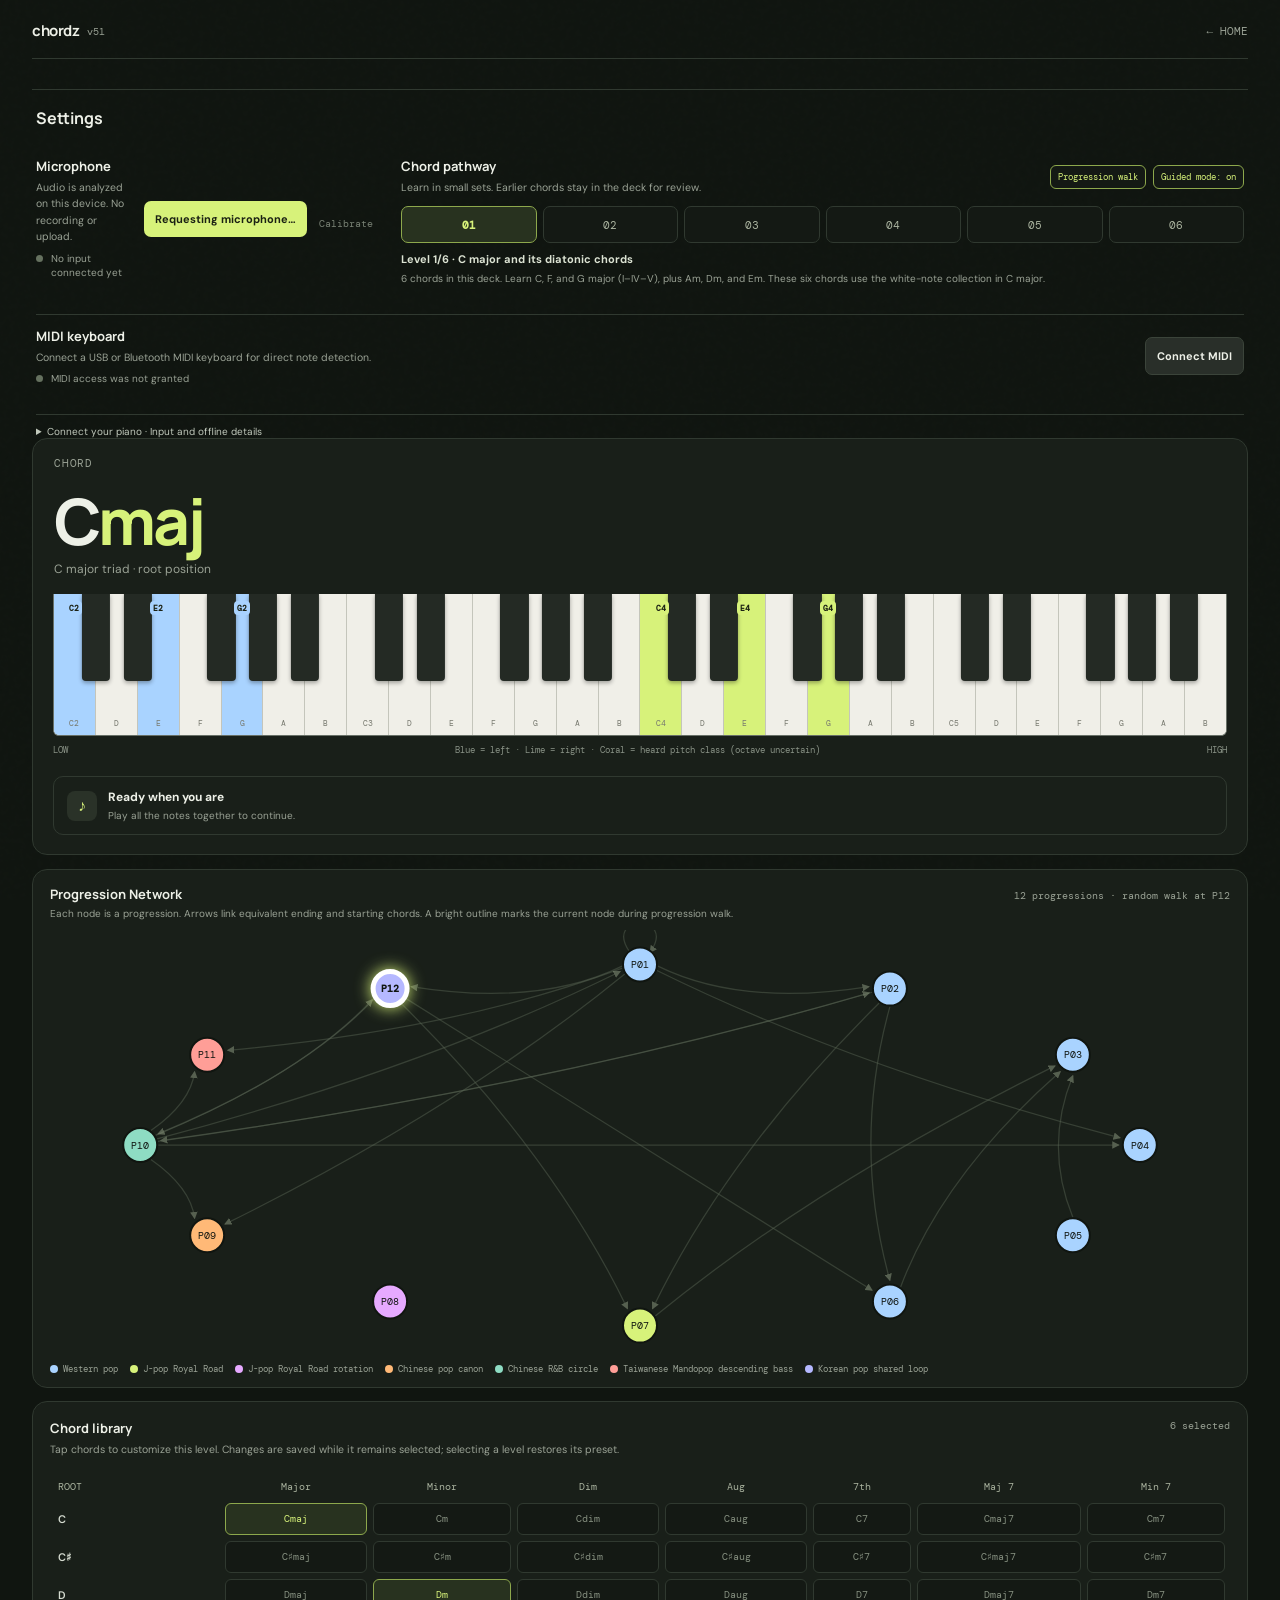
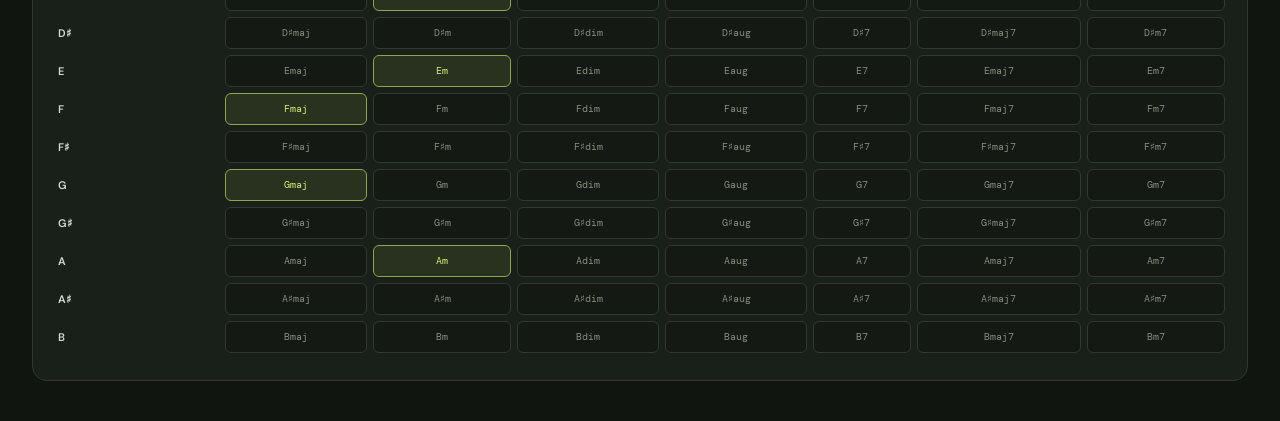
==== commit eed97391: "Default to MIDI input" ====
--- a/vibe/chordz/index.html
+++ b/vibe/chordz/index.html
@@ -4,7 +4,7 @@
   <meta charset="utf-8">
   <meta name="viewport" content="width=device-width,initial-scale=1,viewport-fit=cover">
   <meta name="theme-color" content="#101510">
-  <meta name="description" content="A pocket practice deck for piano chords, using your microphone.">
+  <meta name="description" content="A pocket practice deck for piano chords, using a microphone or MIDI keyboard.">
   <link rel="manifest" href="manifest.json">
   <link rel="icon" href="icon.svg" type="image/svg+xml">
   <link rel="apple-touch-icon" href="icon.svg">
@@ -13,7 +13,7 @@
 </head>
 <body>
   <div class="site">
-    <header class="topbar"><div class="identity">chordz <span class="version">v47</span></div><a class="back" href="../">← HOME</a></header>
+    <header class="topbar"><div class="identity">chordz <span class="version">v51</span></div><a class="back" href="../">← HOME</a></header>
     <main>
       <section aria-label="Piano chord practice">
         <div class="trainer">
@@ -23,8 +23,9 @@
               <div class="audio-actions"><button class="action" id="connectBtn">Starting microphone…</button><button class="calibrate" id="calibrateBtn" type="button" disabled>Calibrate</button></div>
               <div class="connection"><i class="dot" id="connDot"></i><span id="connectionText">No input connected yet</span></div><div class="volume hidden" id="volume"><span id="volumeBar"></span></div>
             </div>
-            <div class="pathway-controls"><div class="pathway-heading"><div class="tool-heading"><h3 class="sidetitle">Chord pathway</h3><p class="sidecopy">Learn in small sets. Earlier chords stay in the deck for review.</p></div><button class="deck-mode" id="deckModeBtn" type="button" aria-pressed="true">Progression walk</button></div><div class="level-grid" id="levelGrid" aria-label="Choose a chord learning level"></div><div class="level-detail" id="levelDetail" aria-live="polite"><strong id="levelTitle"></strong><span id="levelSummary"></span></div></div>
-            <details class="privacy"><summary>Connect your piano · Input and offline details</summary><p>Place your phone near the piano speaker and play clearly. A USB audio interface can send the piano's sound directly to the phone's microphone input. Microphone audio stays on this device and is never recorded or uploaded. Calibration measures the quiet-room level, tunes the input, learns note spectra from prompted single notes, and checks the six Level 1 chords in both hand ranges. It saves only compact measurements on this device. The app requests reduced echo cancellation, noise suppression, and automatic gain control where supported. After the first visit, the practice page is cached for offline use; microphone access requires HTTPS.</p></details>
+            <div class="pathway-controls"><div class="pathway-heading"><div class="tool-heading"><h3 class="sidetitle">Chord pathway</h3><p class="sidecopy">Learn in small sets. Earlier chords stay in the deck for review.</p></div><div class="setting-toggles"><button class="deck-mode" id="deckModeBtn" type="button" aria-pressed="true">Progression walk</button><button class="guided-btn" id="guidedBtn" type="button" aria-pressed="true">Guided mode: on</button></div></div><div class="level-grid" id="levelGrid" aria-label="Choose a chord learning level"></div><div class="level-detail" id="levelDetail" aria-live="polite"><strong id="levelTitle"></strong><span id="levelSummary"></span></div></div>
+            <div class="midi-controls"><div class="tool-heading"><h3 class="sidetitle">MIDI keyboard</h3><p class="sidecopy">Connect a USB or Bluetooth MIDI keyboard for direct note detection.</p></div><div class="midi-actions"><button class="action secondary" id="midiConnectBtn" type="button">Connect MIDI</button><select id="midiInputSelect" class="midi-select hidden" aria-label="Select MIDI keyboard"></select></div><div class="connection"><i class="midi-dot" id="midiDot"></i><span id="midiStatus">Optional · use a MIDI-capable browser</span></div></div>
+            <details class="privacy"><summary>Connect your piano · Input and offline details</summary><p>Place your phone near the piano speaker and play clearly, or connect a USB or Bluetooth MIDI keyboard in a browser that supports Web MIDI. Audio and MIDI input are analyzed on this device and are never recorded or uploaded. Calibration measures the quiet-room level, tunes the microphone input, and learns note spectra from prompted single notes. It saves only compact measurements on this device. The app requests reduced echo cancellation, noise suppression, and automatic gain control where supported. After the first visit, the practice page is cached for offline use; microphone and MIDI access require a secure context.</p></details>
           </section>
           <div class="columns">
             <article class="card">
@@ -36,7 +37,6 @@
             <section class="card progression-graph" aria-labelledby="graphTitle"><div class="graph-heading"><div><h2 class="graph-title" id="graphTitle">Progression Network</h2><p class="graph-description">Each node is a progression. Arrows link equivalent ending and starting chords. A bright outline marks the current node during progression walk.</p></div><p class="graph-status" id="graphStatus" aria-live="polite"></p></div><div class="graph-scroll" id="progressionGraph"></div><div class="graph-legend" id="progressionLegend" aria-label="Progression categories"></div></section>
           </div>
           <section class="card library"><div class="library-head"><div><h2 class="sidetitle">Chord library</h2><p class="sidecopy">Tap chords to customize this level. Changes are saved while it remains selected; selecting a level restores its preset.</p></div><span class="library-count" id="libraryCount"></span></div><div class="library-scroll"><table class="library-table" id="chordLibrary" aria-label="All chords, with the current level's selected chords highlighted"></table></div></section>
-          <div class="hint"><div class="hint-actions"><button class="guided-btn" id="guidedBtn" type="button" aria-pressed="true">Guided mode: on</button></div></div>
         </div>
       </section>
     </main>
--- a/vibe/chordz/app.css
+++ b/vibe/chordz/app.css
@@ -300,23 +300,6 @@
   width:0;
   background:var(--mint);
   transition:width .08s
-}
-.hint {
-  display:flex;
-  justify-content:flex-end;
-  align-items:center;
-  margin-top:13px;
-  color:#aab49f;
-  font:10px var(--mono)
-}
-.hint button {
-  background:none;
-  border:0;
-  color:var(--lime);
-  font:10px var(--mono);
-  text-decoration:underline;
-  text-underline-offset:3px;
-  cursor:pointer
 }
 .tips {
   display:grid;
@@ -392,20 +375,24 @@
   cursor:default;
   text-decoration:none
 }
-.hint-actions {
-  display:flex;
-  gap:14px;
-  align-items:center
+.setting-toggles {
+  display:flex;
+  gap:7px;
+  align-items:center;
+  flex:none
 }
 .guided-btn {
-  padding:0;
-  border:0;
-  background:none;
+  padding:5px 7px;
+  border:1px solid var(--line);
+  border-radius:6px;
+  background:#141914;
   color:#aab49f;
-  font:10px var(--mono);
-  cursor:pointer
+  font:9px var(--mono);
+  cursor:pointer;
+  white-space:nowrap
 }
 .guided-btn[aria-pressed="true"] {
+  border-color:#8da84c;
   color:var(--lime)
 }
 
@@ -545,7 +532,8 @@
   display:flex;
   justify-content:space-between;
   align-items:center;
-  gap:12px
+  gap:12px;
+  flex-wrap:wrap
 }
 .pathway-controls .level-grid {
   grid-template-columns:repeat(6,minmax(0,1fr));
@@ -553,6 +541,47 @@
 }
 .pathway-controls .level-detail {
   margin-top:8px
+}
+.midi-controls {
+  grid-column:1 / -1;
+  display:grid;
+  grid-template-columns:minmax(0,1fr) auto;
+  align-items:center;
+  column-gap:16px;
+  padding-top:12px;
+  border-top:1px solid var(--line)
+}
+.midi-actions {
+  grid-column:2;
+  grid-row:1 / span 2;
+  display:flex;
+  align-items:center;
+  gap:10px
+}
+.midi-select {
+  max-width:min(260px,35vw);
+  padding:9px 10px;
+  border:1px solid var(--line);
+  border-radius:7px;
+  background:#141914;
+  color:var(--text);
+  font:11px var(--sans)
+}
+.midi-controls .connection {
+  grid-column:1;
+  margin-top:6px
+}
+.midi-dot {
+  width:7px;
+  height:7px;
+  border-radius:50%;
+  background:#65715f;
+  margin-top:3px;
+  flex:none
+}
+.midi-dot.live {
+  background:var(--mint);
+  box-shadow:0 0 0 3px #90d6a21b
 }
 .graph-heading {
   display:flex;
@@ -741,6 +770,9 @@
     grid-template-columns:1fr;
     gap:18px
   }
+  .midi-controls {
+    grid-template-columns:minmax(0,1fr) auto
+  }
   .keyboard {
     height:108px
   }
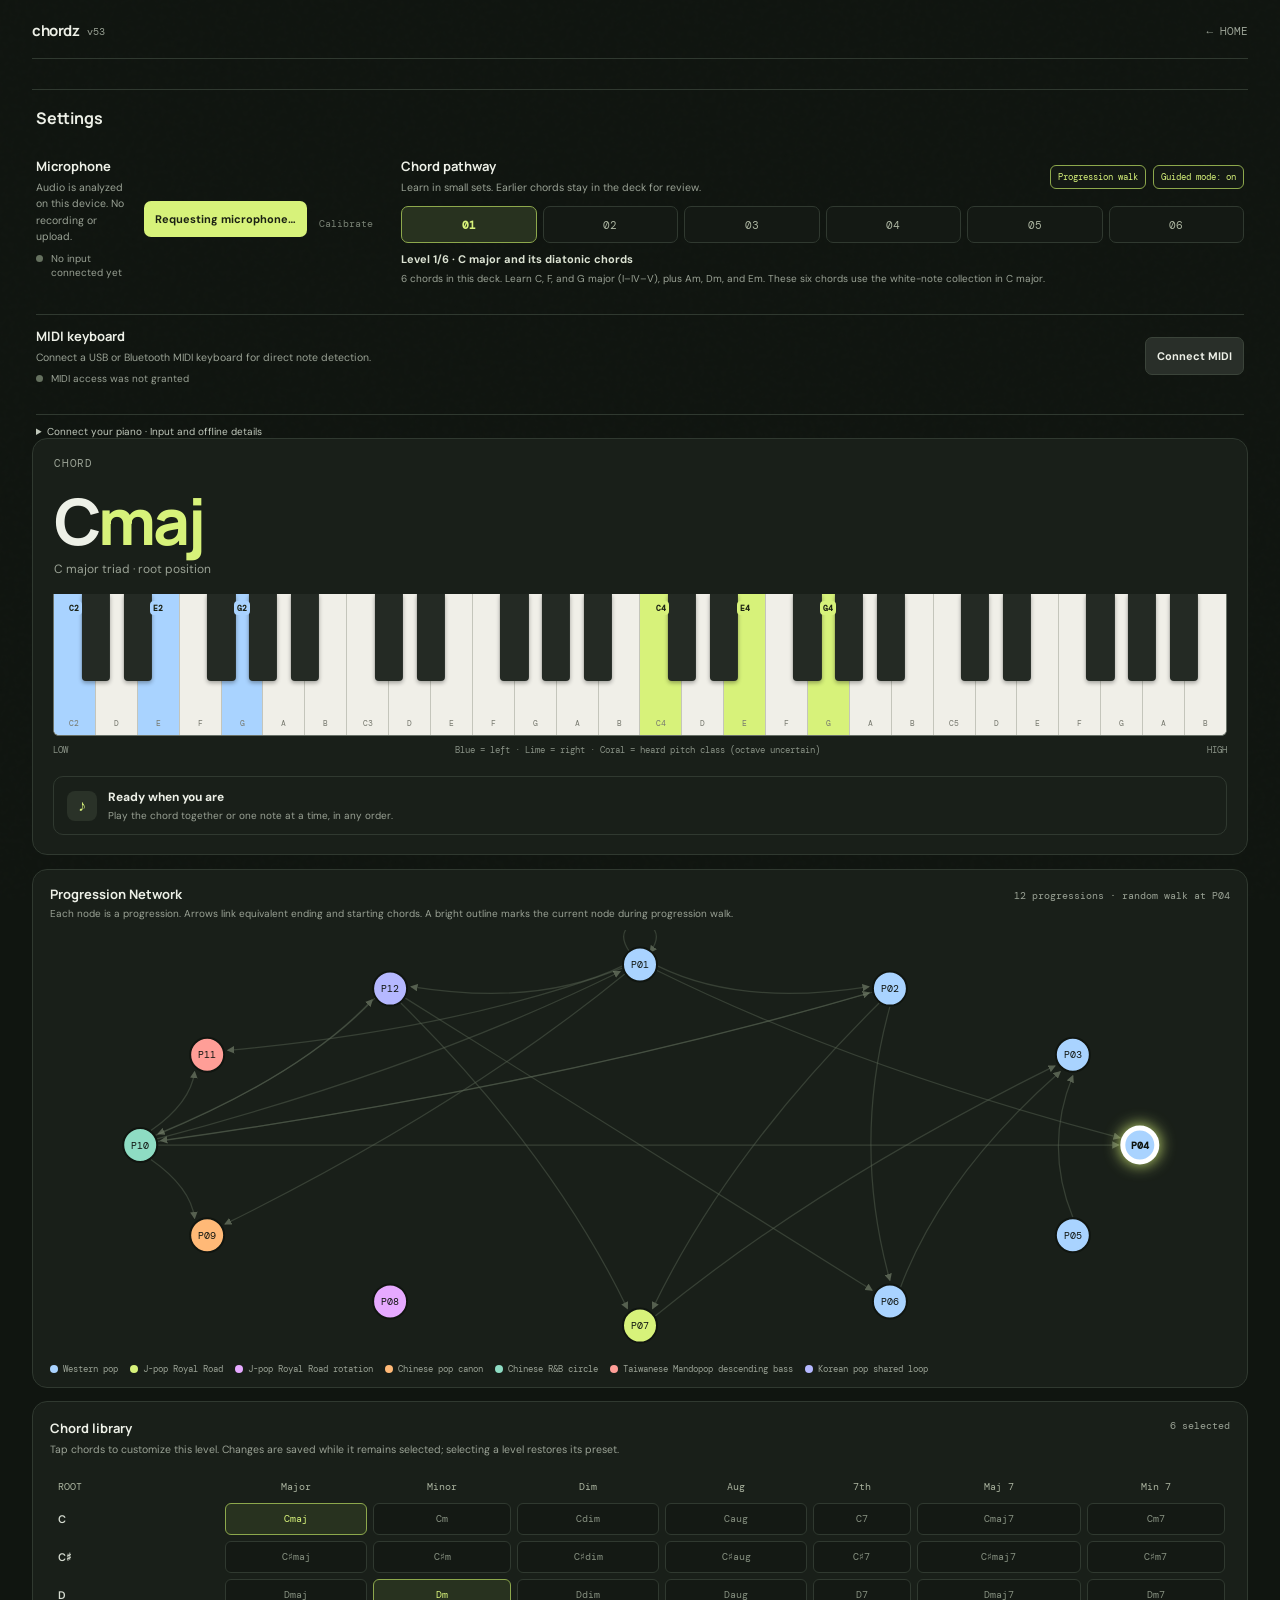
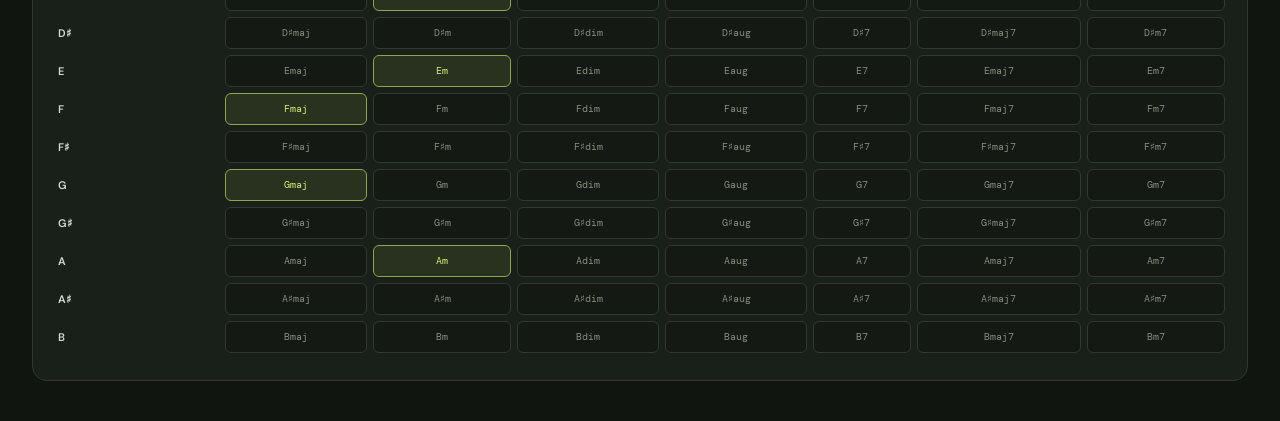
==== commit 526c102e: "Recognize sequences and deduplicate chords" ====
--- a/vibe/chordz/index.html
+++ b/vibe/chordz/index.html
@@ -13,7 +13,7 @@
 </head>
 <body>
   <div class="site">
-    <header class="topbar"><div class="identity">chordz <span class="version">v51</span></div><a class="back" href="../">← HOME</a></header>
+    <header class="topbar"><div class="identity">chordz <span class="version">v53</span></div><a class="back" href="../">← HOME</a></header>
     <main>
       <section aria-label="Piano chord practice">
         <div class="trainer">
@@ -32,7 +32,7 @@
               <div class="cardtop"><span><span id="cardLabel">Chord</span> <span id="round"></span></span></div>
               <div class="prompt"><div class="chord" id="chordName">C<span>maj</span></div><div class="quality" id="quality">C major triad · root position</div></div>
               <div class="keyboard-wrap"><div class="keyboard" id="keyboard" role="img" aria-label="Piano keyboard from C2 to B5, including left-hand and right-hand chord hints"></div><div class="keyfoot"><span>LOW</span><span>Blue = left · Lime = right · Coral = heard pitch class (octave uncertain)</span><span>HIGH</span></div></div>
-              <div class="response" id="response"><div class="status-icon" id="statusIcon">♪</div><div class="status-copy"><div class="status-title" id="statusTitle">Ready when you are</div><div class="status-detail" id="statusDetail">Play all the notes together to continue.</div></div></div>
+              <div class="response" id="response"><div class="status-icon" id="statusIcon">♪</div><div class="status-copy"><div class="status-title" id="statusTitle">Ready when you are</div><div class="status-detail" id="statusDetail">Play the chord together or one note at a time, in any order.</div></div></div>
             </article>
             <section class="card progression-graph" aria-labelledby="graphTitle"><div class="graph-heading"><div><h2 class="graph-title" id="graphTitle">Progression Network</h2><p class="graph-description">Each node is a progression. Arrows link equivalent ending and starting chords. A bright outline marks the current node during progression walk.</p></div><p class="graph-status" id="graphStatus" aria-live="polite"></p></div><div class="graph-scroll" id="progressionGraph"></div><div class="graph-legend" id="progressionLegend" aria-label="Progression categories"></div></section>
           </div>
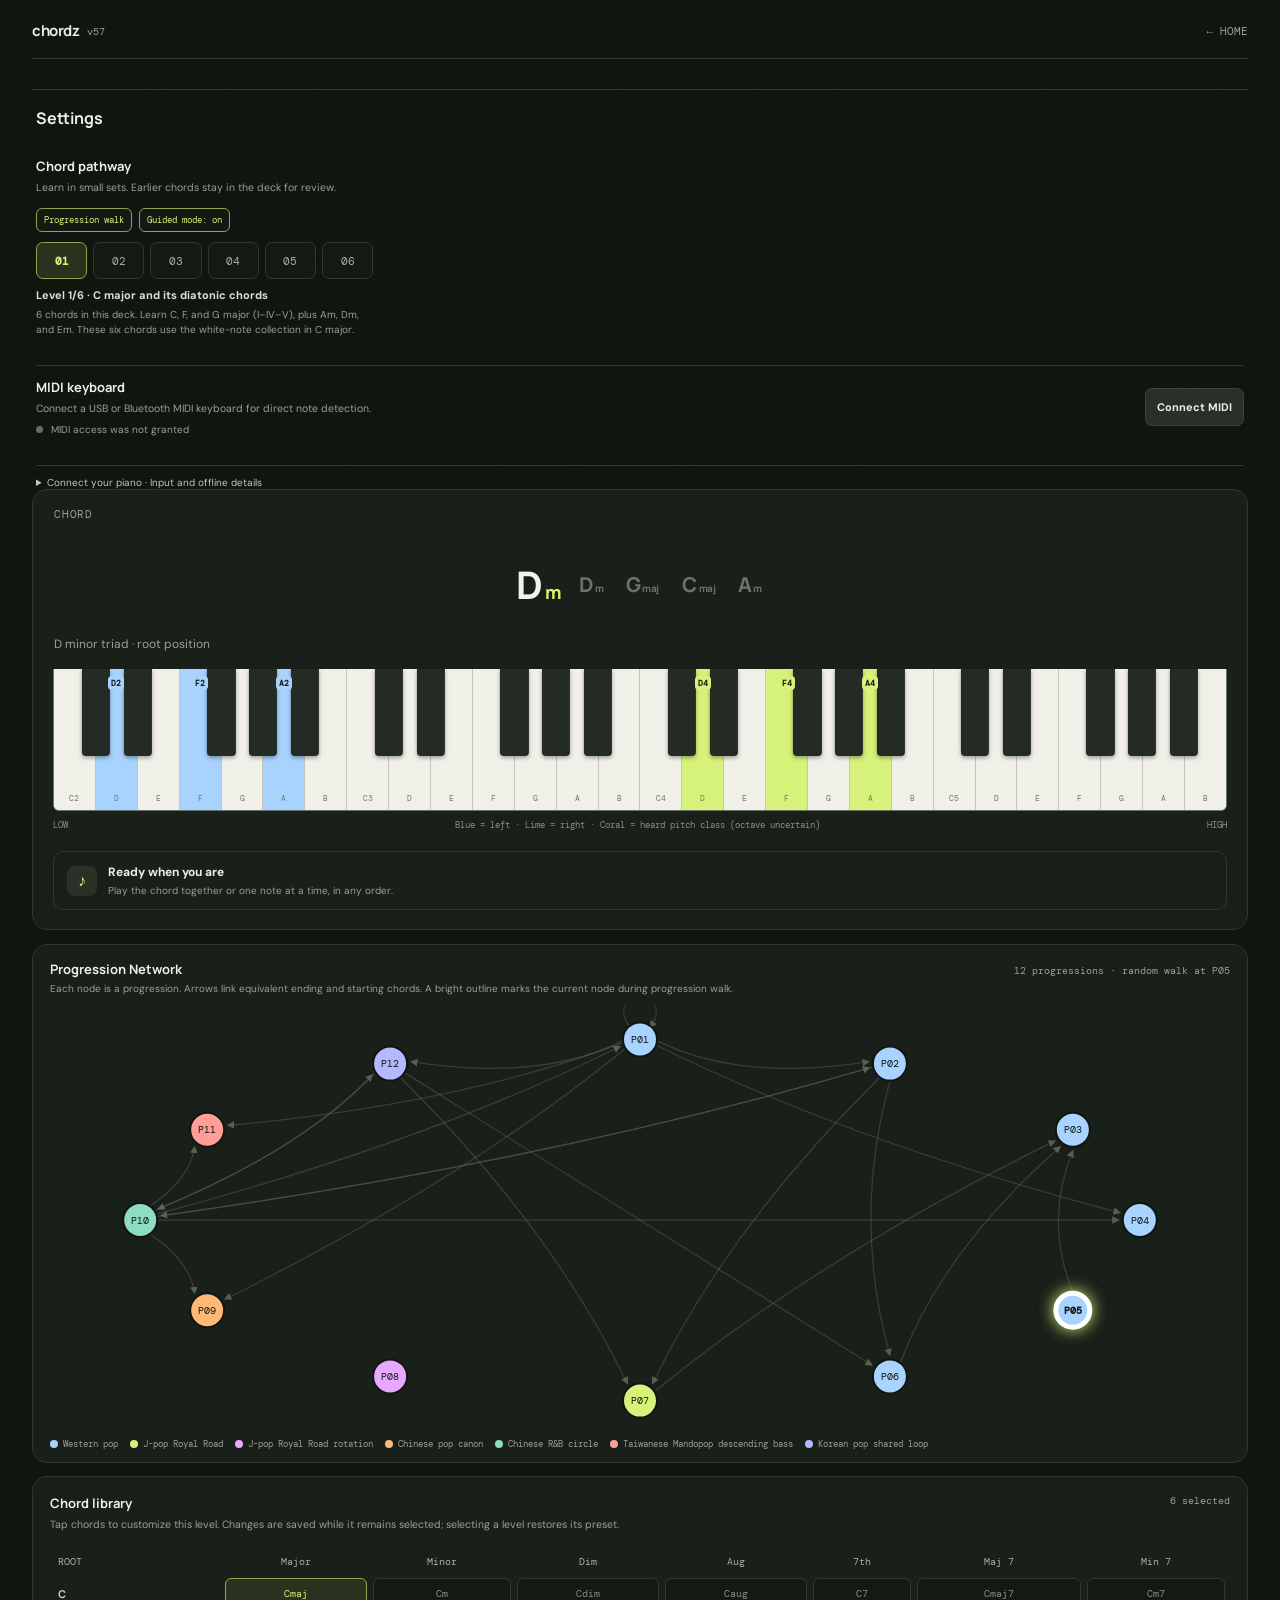
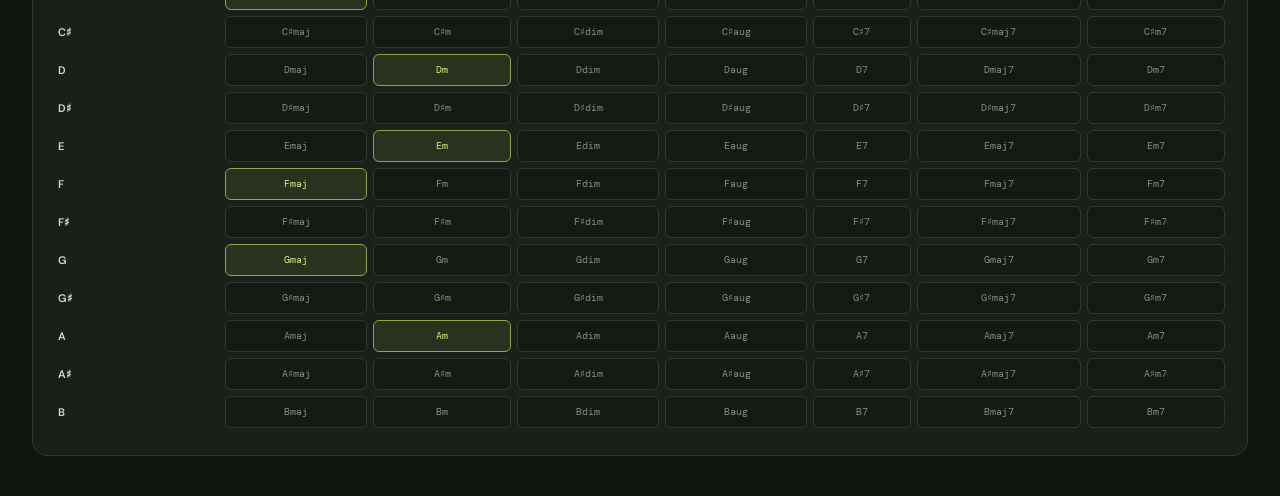
==== commit 84c42f8c: "Display chords like sushi on conveyor belt" ====
--- a/vibe/chordz/index.html
+++ b/vibe/chordz/index.html
@@ -4,7 +4,7 @@
   <meta charset="utf-8">
   <meta name="viewport" content="width=device-width,initial-scale=1,viewport-fit=cover">
   <meta name="theme-color" content="#101510">
-  <meta name="description" content="A pocket practice deck for piano chords, using a microphone or MIDI keyboard.">
+  <meta name="description" content="A pocket piano chord practice deck with direct MIDI keyboard input.">
   <link rel="manifest" href="manifest.json">
   <link rel="icon" href="icon.svg" type="image/svg+xml">
   <link rel="apple-touch-icon" href="icon.svg">
@@ -13,24 +13,20 @@
 </head>
 <body>
   <div class="site">
-    <header class="topbar"><div class="identity">chordz <span class="version">v53</span></div><a class="back" href="../">← HOME</a></header>
+    <header class="topbar"><div class="identity">chordz <span class="version">v57</span></div><a class="back" href="../">← HOME</a></header>
     <main>
       <section aria-label="Piano chord practice">
         <div class="trainer">
           <section class="practice-tools" aria-label="Settings">
             <h2 class="settings-title">Settings</h2>
-            <div class="audio-controls"><div class="tool-heading"><h3 class="sidetitle">Microphone</h3><p class="sidecopy">Audio is analyzed on this device. No recording or upload.</p></div>
-              <div class="audio-actions"><button class="action" id="connectBtn">Starting microphone…</button><button class="calibrate" id="calibrateBtn" type="button" disabled>Calibrate</button></div>
-              <div class="connection"><i class="dot" id="connDot"></i><span id="connectionText">No input connected yet</span></div><div class="volume hidden" id="volume"><span id="volumeBar"></span></div>
-            </div>
             <div class="pathway-controls"><div class="pathway-heading"><div class="tool-heading"><h3 class="sidetitle">Chord pathway</h3><p class="sidecopy">Learn in small sets. Earlier chords stay in the deck for review.</p></div><div class="setting-toggles"><button class="deck-mode" id="deckModeBtn" type="button" aria-pressed="true">Progression walk</button><button class="guided-btn" id="guidedBtn" type="button" aria-pressed="true">Guided mode: on</button></div></div><div class="level-grid" id="levelGrid" aria-label="Choose a chord learning level"></div><div class="level-detail" id="levelDetail" aria-live="polite"><strong id="levelTitle"></strong><span id="levelSummary"></span></div></div>
-            <div class="midi-controls"><div class="tool-heading"><h3 class="sidetitle">MIDI keyboard</h3><p class="sidecopy">Connect a USB or Bluetooth MIDI keyboard for direct note detection.</p></div><div class="midi-actions"><button class="action secondary" id="midiConnectBtn" type="button">Connect MIDI</button><select id="midiInputSelect" class="midi-select hidden" aria-label="Select MIDI keyboard"></select></div><div class="connection"><i class="midi-dot" id="midiDot"></i><span id="midiStatus">Optional · use a MIDI-capable browser</span></div></div>
-            <details class="privacy"><summary>Connect your piano · Input and offline details</summary><p>Place your phone near the piano speaker and play clearly, or connect a USB or Bluetooth MIDI keyboard in a browser that supports Web MIDI. Audio and MIDI input are analyzed on this device and are never recorded or uploaded. Calibration measures the quiet-room level, tunes the microphone input, and learns note spectra from prompted single notes. It saves only compact measurements on this device. The app requests reduced echo cancellation, noise suppression, and automatic gain control where supported. After the first visit, the practice page is cached for offline use; microphone and MIDI access require a secure context.</p></details>
+            <div class="midi-controls"><div class="tool-heading"><h3 class="sidetitle">MIDI keyboard</h3><p class="sidecopy">Connect a USB or Bluetooth MIDI keyboard for direct note detection.</p></div><div class="midi-actions"><button class="action secondary" id="midiConnectBtn" type="button">Connect MIDI</button><select id="midiInputSelect" class="midi-select hidden" aria-label="Select MIDI keyboard"></select></div><div class="connection"><i class="midi-dot" id="midiDot"></i><span id="midiStatus">Connecting to MIDI…</span></div></div>
+            <details class="privacy"><summary>Connect your piano · Input and offline details</summary><p>Connect a USB or Bluetooth MIDI keyboard in a browser that supports Web MIDI, then grant access if prompted. MIDI events are analyzed on this device and are never recorded or uploaded. After the first visit, the practice page is cached for offline use. MIDI access requires a secure context and a browser with Web MIDI support.</p></details>
           </section>
           <div class="columns">
             <article class="card">
               <div class="cardtop"><span><span id="cardLabel">Chord</span> <span id="round"></span></span></div>
-              <div class="prompt"><div class="chord" id="chordName">C<span>maj</span></div><div class="quality" id="quality">C major triad · root position</div></div>
+              <div class="prompt"><div class="chord-sequence" id="chordSequence" aria-label="Chord sequence"></div><div class="quality" id="quality">C major triad · root position</div></div>
               <div class="keyboard-wrap"><div class="keyboard" id="keyboard" role="img" aria-label="Piano keyboard from C2 to B5, including left-hand and right-hand chord hints"></div><div class="keyfoot"><span>LOW</span><span>Blue = left · Lime = right · Coral = heard pitch class (octave uncertain)</span><span>HIGH</span></div></div>
               <div class="response" id="response"><div class="status-icon" id="statusIcon">♪</div><div class="status-copy"><div class="status-title" id="statusTitle">Ready when you are</div><div class="status-detail" id="statusDetail">Play the chord together or one note at a time, in any order.</div></div></div>
             </article>
--- a/vibe/chordz/app.css
+++ b/vibe/chordz/app.css
@@ -115,12 +115,81 @@
 .prompt {
   padding:6px 21px 17px
 }
-.chord {
-  font:750 clamp(45px,7vw,64px)/1 var(--display);
-  letter-spacing:-3px
-}
-.chord span {
-  color:var(--lime)
+.chord-sequence {
+  position:relative;
+  display:flex;
+  align-items:center;
+  justify-content:center;
+  gap:clamp(6px,1.8vw,15px);
+  min-height:88px;
+  overflow:hidden
+}
+.sequence-chord {
+  flex:0 1 auto;
+  min-width:0;
+  color:#aab49f;
+  opacity:.58;
+  transform:scale(.82);
+  animation:sequence-enter .28s ease both
+}
+.sequence-chord.current {
+  color:#f1f4ea;
+  opacity:1;
+  transform:scale(1);
+  animation-name:sequence-current-enter
+}
+.sequence-name {
+  display:flex;
+  align-items:baseline;
+  gap:3px;
+  font:750 clamp(22px,4.5vw,38px)/1 var(--display);
+  letter-spacing:-1.5px;
+  white-space:nowrap
+}
+.sequence-quality {
+  color:var(--lime);
+  font-size:.48em;
+  letter-spacing:-.2px
+}
+.sequence-chord:not(.current) .sequence-name {
+  font-size:clamp(15px,3.2vw,25px)
+}
+.sequence-chord:not(.current) .sequence-quality {
+  color:#aab49f
+}
+.queue-advance .sequence-chord {
+  animation:sequence-advance .32s cubic-bezier(.2,.7,.25,1) both
+}
+@keyframes sequence-enter {
+  from {opacity:0;transform:translateX(9px) scale(.82)}
+  to {opacity:.58;transform:translateX(0) scale(.82)}
+}
+@keyframes sequence-current-enter {
+  from {opacity:0;transform:translateX(9px) scale(.9)}
+  to {opacity:1;transform:translateX(0) scale(1)}
+}
+@keyframes sequence-advance {
+  from {opacity:0;transform:translateX(20px) scale(.82)}
+  to {opacity:.58;transform:translateX(0) scale(.82)}
+}
+.queue-advance .sequence-chord.current {
+  animation:sequence-current .32s cubic-bezier(.2,.7,.25,1) both
+}
+.sequence-exit {
+  position:absolute;
+  z-index:2;
+  left:50%;
+  top:50%;
+  pointer-events:none;
+  transform:translate(-50%,-50%);
+  animation:sequence-exit .32s ease-in both!important
+}
+@keyframes sequence-exit {
+  to {opacity:0;transform:translate(calc(-50% - 34px),-50%) scale(.82)}
+}
+@keyframes sequence-current {
+  from {opacity:.55;transform:translateX(20px) scale(.84)}
+  to {opacity:1;transform:translateX(0) scale(1)}
 }
 .quality {
   font-size:12px;
@@ -274,32 +343,6 @@
   color:var(--muted);
   font-size:10px;
   line-height:1.4
-}
-.dot {
-  width:7px;
-  height:7px;
-  border-radius:50%;
-  background:#65715f;
-  margin-top:3px;
-  flex:none
-}
-.dot.live {
-  background:var(--mint);
-  box-shadow:0 0 0 3px #90d6a21b
-}
-.volume {
-  height:3px;
-  background:#323a31;
-  border-radius:4px;
-  margin-top:10px;
-  overflow:hidden
-}
-.volume span {
-  height:100%;
-  display:block;
-  width:0;
-  background:var(--mint);
-  transition:width .08s
 }
 .tips {
   display:grid;
@@ -359,22 +402,6 @@
   transform:translate(-50%,0)
 }
 
-    .calibrate {
-  margin-top:9px;
-  padding:0;
-  border:0;
-  background:none;
-  color:var(--lime);
-  font:10px var(--mono);
-  text-decoration:underline;
-  text-underline-offset:3px;
-  cursor:pointer
-}
-.calibrate:disabled {
-  color:#788174;
-  cursor:default;
-  text-decoration:none
-}
 .setting-toggles {
   display:flex;
   gap:7px;
@@ -420,10 +447,6 @@
 .target.hand-right,.guide-right {
   background:#d7f27a
 }
-.target.calibration-target {
-  background:var(--lime);
-  box-shadow:inset 0 -5px #9ab449,0 0 0 2px #d7f27a88
-}
 .key.registered,.key.registered.target {
   background:var(--coral);
   box-shadow:inset 0 -5px #b05f4c
@@ -497,33 +520,8 @@
   grid-column:1 / -1;
   margin-top:0
 }
-.audio-controls {
-  display:grid;
-  grid-template-columns:minmax(0,1fr) auto;
-  align-items:center;
-  column-gap:16px
-}
 .tool-heading {
   min-width:0
-}
-.audio-actions {
-  grid-column:2;
-  grid-row:1 / span 2;
-  display:flex;
-  align-items:center;
-  gap:12px
-}
-.audio-actions .action {
-  white-space:nowrap
-}
-.audio-controls .connection {
-  grid-column:1;
-  margin-top:7px
-}
-.audio-controls .volume {
-  grid-column:1 / -1;
-  width:100%;
-  margin-top:10px
 }
 .pathway-controls {
   min-width:0
@@ -786,17 +784,6 @@
     padding-left:13px;
     padding-right:13px
   }
-  .audio-controls {
-    grid-template-columns:minmax(0,1fr) auto;
-    column-gap:9px
-  }
-  .audio-actions {
-    gap:8px
-  }
-  .audio-actions .action {
-    padding:9px 8px;
-    font-size:10px
-  }
   .response {
     margin-left:13px;
     margin-right:13px
